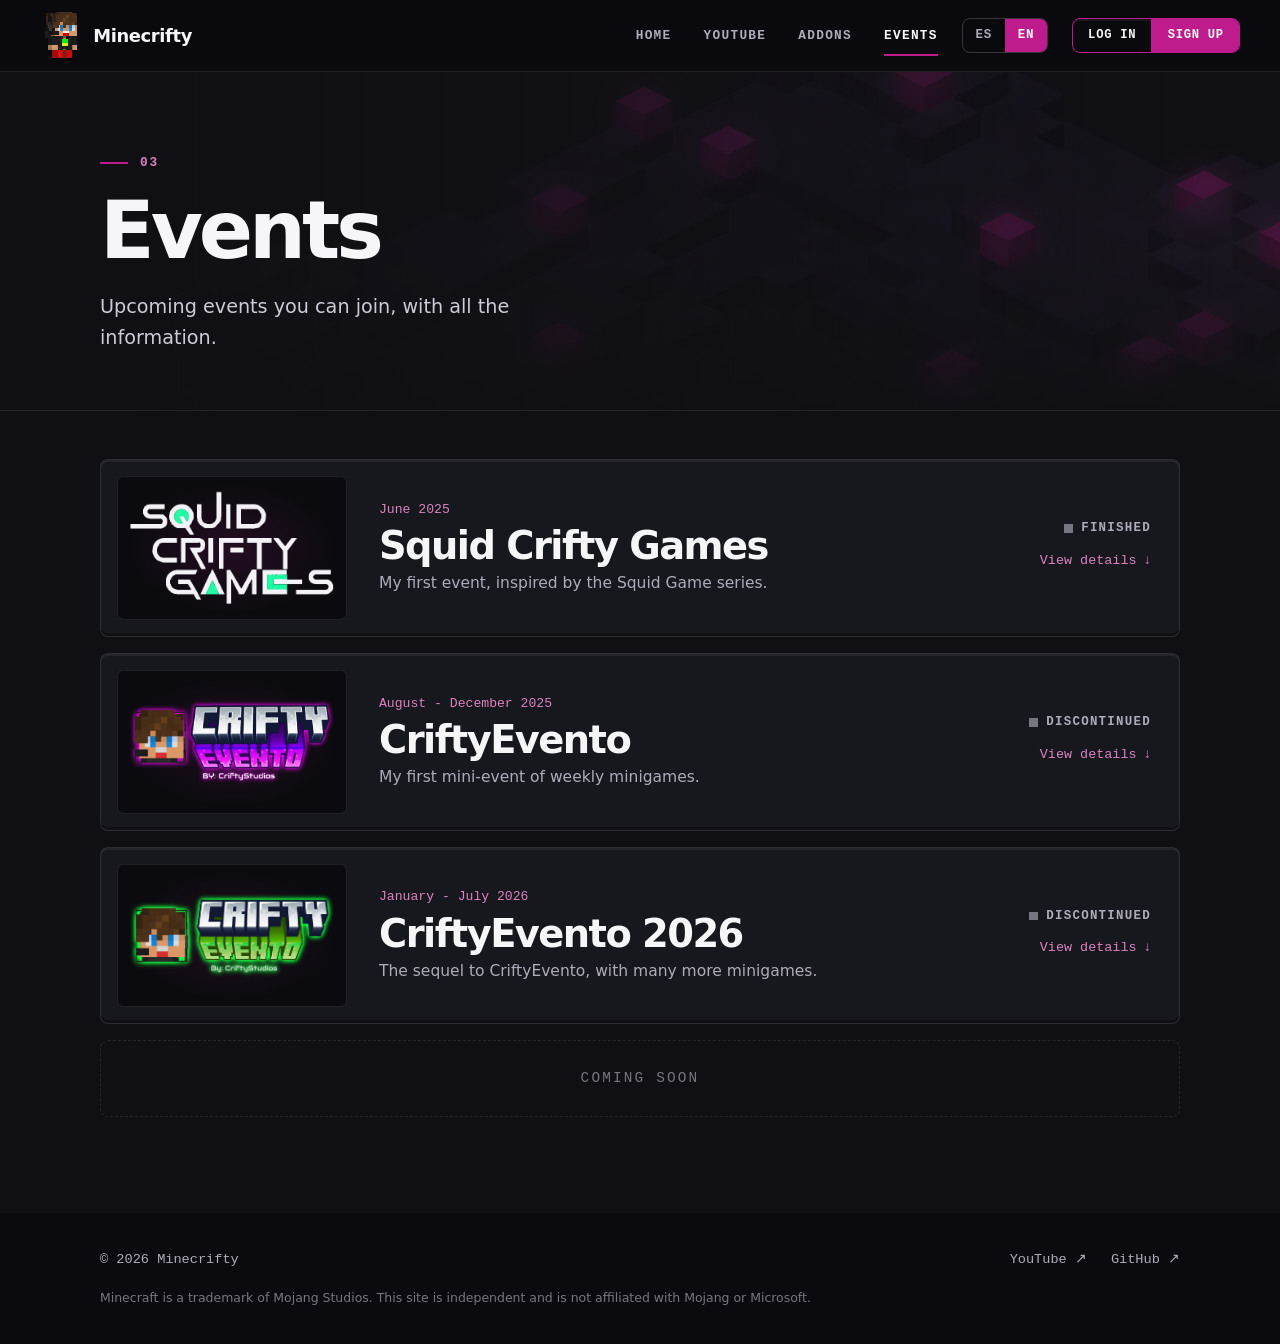
==== events/index.html @ 6226aef2 "v42" ====
<!doctype html>
<html lang="es">
<head>
<meta charset="utf-8">
<meta name="viewport" content="width=device-width, initial-scale=1">
<title data-i18n="meta.events.title">Eventos — Minecrifty</title>
<meta name="description" content="Próximos eventos de Minecrifty en los que te puedes meter, con toda la información." data-i18n-attr="content:meta.events.desc">
<meta name="theme-color" content="#101014">
<link rel="canonical" href="https://minecrifty.github.io/events/">
<meta property="og:type" content="website">
<meta property="og:site_name" content="Minecrifty">
<meta property="og:title" content="Eventos — Minecrifty" data-i18n-attr="content:meta.events.title">
<meta property="og:description" content="Próximos eventos de Minecrifty en los que te puedes meter, con toda la información." data-i18n-attr="content:meta.events.desc">
<meta property="og:url" content="https://minecrifty.github.io/events/">
<meta property="og:image" content="https://minecrifty.github.io/assets/img/og-image.jpg">
<meta name="twitter:card" content="summary_large_image">
<link rel="icon" href="../favicon.ico?v=8" sizes="any">
<link rel="icon" type="image/png" sizes="32x32" href="../assets/img/favicon-32.png?v=8">
<link rel="icon" type="image/png" sizes="192x192" href="../assets/img/favicon-192.png?v=8">
<link rel="apple-touch-icon" href="../assets/img/apple-touch-icon.png?v=8">
<link rel="stylesheet" href="../assets/css/style.css?v=25">
<script>document.documentElement.classList.add("js")</script>
</head>
<body>
<a class="skip-link" href="#main" data-i18n="skip">Saltar al contenido</a>
<header class="site-header">
  <div class="container bar">
    <a class="brand" href="../" aria-label="Minecrifty, ir al inicio" data-i18n-attr="aria-label:brand.label">
      <span class="brand-pix" aria-hidden="true"><img class="b1" src="../assets/img/brand-1.png" width="42" height="47" alt=""><img class="b2" src="../assets/img/brand-2.png" width="42" height="47" alt=""></span><span>Minecrifty</span>
    </a>
    <nav class="site-nav" id="site-nav" aria-label="Navegación principal" data-i18n-attr="aria-label:nav.label">
      <ul>
        <li><a href="../" data-i18n="nav.home">Inicio</a></li>
        <li><a href="../youtube/" data-i18n="nav.youtube">YouTube</a></li>
        <li><a href="../projects/" data-i18n="nav.projects">Addons</a></li>
        <li><a href="../events/" aria-current="page" data-i18n="nav.events">Eventos</a></li>
        <li class="nav-auth"><div class="auth-split" role="group" aria-label="Cuenta" data-i18n-attr="aria-label:auth.label">
          <button type="button" class="auth-login" data-auth="login" data-i18n="auth.login">Iniciar sesión</button>
          <button type="button" class="auth-signup" data-auth="signup" data-i18n="auth.signup">Registrarse</button>
    </div></li>
      </ul>
    </nav>
    <div class="lang-switch" role="group" aria-label="Idioma" data-i18n-attr="aria-label:lang.label">
      <button type="button" data-lang="es" aria-pressed="true">ES</button>
      <button type="button" data-lang="en" aria-pressed="false">EN</button>
    </div>
    <div class="auth-split" role="group" aria-label="Cuenta" data-i18n-attr="aria-label:auth.label">
      <button type="button" class="auth-login" data-auth="login" data-i18n="auth.login">Iniciar sesión</button>
      <button type="button" class="auth-signup" data-auth="signup" data-i18n="auth.signup">Registrarse</button>
    </div>
    <button class="nav-toggle" type="button" aria-controls="site-nav" aria-expanded="false" aria-label="Menú" data-i18n-attr="aria-label:nav.menu">
      <span></span><span></span>
    </button>
  </div>
</header>
<div class="page">
<main id="main">
  <header class="page-head">
    <div class="container reveal">
      <p class="eyebrow mono">03</p>
      <h1 data-i18n="events.h1">Eventos</h1>
      <p class="lead" data-i18n="events.lead">Próximos eventos en los que te puedes meter, con toda la información.</p>
    </div>
  </header>
  <section class="section" style="padding-top:clamp(2rem,4vw,3rem)">
    <div class="container plist">
    <!-- Cada evento es un <article class="prow ev-card">. Al hacer clic se despliega .ev-more (info + imágenes).
         El carrusel de "Eventos destacados" del inicio lee estas tarjetas automáticamente. -->
    <article class="prow ev-card reveal" id="squid-crifty-games">
      <div class="media prow-thumb ev-logo ev-logo-dark"><img src="../assets/img/events/squid-crifty-games.webp" alt="Logo de Squid Crifty Games" width="500" height="286" loading="lazy" decoding="async"><span class="media-placeholder mono" data-i18n="common.imgsoon">Imagen próximamente</span></div>
      <div class="prow-main">
        <p class="ev-date mono" data-i18n="ev.scg.date">Junio 2025</p>
        <h2>Squid Crifty Games</h2>
        <p class="desc" data-i18n="ev.scg.desc">Mi primer evento inspirado en la serie Squid Game.</p>
      </div>
      <div class="prow-end ev-side">
        <span class="ev-status is-done mono" data-i18n="ev.status.done">Finalizado</span>
        <button class="ev-toggle mono" type="button" aria-expanded="false" aria-controls="ev-scg-more"><span data-i18n="common.details">Ver detalles</span> <span class="arrow" aria-hidden="true">↓</span></button>
      </div>
      <div class="ev-more" id="ev-scg-more" hidden>
        <dl class="ev-facts">
          <div><dt data-i18n="ev.status">Estado</dt><dd data-i18n="ev.status.done">Finalizado</dd></div>
          <div><dt data-i18n="ev.when">Fecha</dt><dd data-i18n="ev.scg.date">Junio 2025</dd></div>
        </dl>
        <p class="prose" data-i18n="ev.scg.full">Este fue mi primer evento inspirado en la serie de Squid Game. Fue un evento 100% a base de comandos y addons propios (los addons solo incluían modelos y texturas).</p>
        <h3 class="ev-sub mono" data-i18n="ev.images">Imágenes</h3>
        <div class="ev-gallery" data-lightbox>
          <!-- Para agregar imágenes, copia una línea por imagen (guárdalas en assets/img/events/):
          <div class="media gallery-item"><img src="../assets/img/events/squid-crifty-games-1.webp" alt="Descripción" loading="lazy" decoding="async"><span class="media-placeholder mono" data-i18n="common.imgsoon">Imagen próximamente</span></div> -->
          <p class="ev-noimg mono" data-i18n="common.imgsoon">Imagen próximamente</p>
        </div>
      </div>
    </article>
    <article class="prow ev-card reveal" id="crifty-evento">
      <div class="media prow-thumb ev-logo ev-logo-dark"><img src="../assets/img/events/crifty-evento.webp" alt="Logo de CriftyEvento" width="1120" height="460" loading="lazy" decoding="async"><span class="media-placeholder mono" data-i18n="common.imgsoon">Imagen próximamente</span></div>
      <div class="prow-main">
        <p class="ev-date mono" data-i18n="ev.ce.date">Agosto - Diciembre 2025</p>
        <h2>CriftyEvento</h2>
        <p class="desc" data-i18n="ev.ce.desc">Mi primer minievento de minijuegos semanales.</p>
      </div>
      <div class="prow-end ev-side">
        <span class="ev-status is-done mono" data-i18n="ev.status.disc">Descontinuado</span>
        <button class="ev-toggle mono" type="button" aria-expanded="false" aria-controls="ev-ce-more"><span data-i18n="common.details">Ver detalles</span> <span class="arrow" aria-hidden="true">↓</span></button>
      </div>
      <div class="ev-more" id="ev-ce-more" hidden>
        <dl class="ev-facts">
          <div><dt data-i18n="ev.status">Estado</dt><dd data-i18n="ev.status.disc">Descontinuado</dd></div>
          <div><dt data-i18n="ev.when">Fecha</dt><dd data-i18n="ev.ce.date">Agosto - Diciembre 2025</dd></div>
        </dl>
        <p class="prose" data-i18n="ev.ce.full">Este fue mi primer minievento de minijuegos que hacía cada semana. Con este proyecto aprendí mucho más sobre comandos.</p>
        <h3 class="ev-sub mono" data-i18n="ev.images">Imágenes</h3>
        <div class="ev-gallery" data-lightbox>
          <p class="ev-noimg mono" data-i18n="common.imgsoon">Imagen próximamente</p>
        </div>
      </div>
    </article>
    <article class="prow ev-card reveal" id="crifty-evento-2026">
      <div class="media prow-thumb ev-logo ev-logo-dark"><img src="../assets/img/events/crifty-evento-2026.webp" alt="Logo de CriftyEvento 2026" width="1705" height="689" loading="lazy" decoding="async"><span class="media-placeholder mono" data-i18n="common.imgsoon">Imagen próximamente</span></div>
      <div class="prow-main">
        <p class="ev-date mono" data-i18n="ev.c26.date">Enero - Julio 2026</p>
        <h2>CriftyEvento 2026</h2>
        <p class="desc" data-i18n="ev.c26.desc">La secuela de CriftyEvento, con muchos más minijuegos.</p>
      </div>
      <div class="prow-end ev-side">
        <span class="ev-status is-done mono" data-i18n="ev.status.disc">Descontinuado</span>
        <button class="ev-toggle mono" type="button" aria-expanded="false" aria-controls="ev-c26-more"><span data-i18n="common.details">Ver detalles</span> <span class="arrow" aria-hidden="true">↓</span></button>
      </div>
      <div class="ev-more" id="ev-c26-more" hidden>
        <dl class="ev-facts">
          <div><dt data-i18n="ev.status">Estado</dt><dd data-i18n="ev.status.disc">Descontinuado</dd></div>
          <div><dt data-i18n="ev.when">Fecha</dt><dd data-i18n="ev.c26.date">Enero - Julio 2026</dd></div>
        </dl>
        <p class="prose" data-i18n="ev.c26.full">Este evento fue la secuela de CriftyEvento (2025) y fue bastante más avanzado en cuanto a la estructura de los comandos. Contaba con bastantes minijuegos:</p>
        <h3 class="ev-sub mono" data-i18n="ev.games">Minijuegos</h3>
        <ul class="ev-games">
          <li><strong data-i18n="ev.c26.g1.n">Spleef</strong><span data-i18n="ev.c26.g1.d">Los jugadores aparecen en un mapa con 8 plataformas de nieve, con una pala y 16 bolas de nieve. Al comenzar, rompen el piso para que los demás caigan hasta el último nivel y mueran.</span></li>
          <li><strong data-i18n="ev.c26.g2.n">Colores</strong><span data-i18n="ev.c26.g2.d">Hay varias plataformas de distintos colores. La pantalla muestra un color y los jugadores deben ir a una plataforma de ese color en un tiempo asignado; de lo contrario mueren.</span></li>
          <li><strong data-i18n="ev.c26.g3.n">Ice Rink Risk</strong><span data-i18n="ev.c26.g3.d">Los jugadores aparecen en un mapa de hielo limitado. Una bola con pinchos rebota en las paredes y deben evitar que los pinche o morirán.</span></li>
          <li><strong data-i18n="ev.c26.g4.n">En Base</strong><span data-i18n="ev.c26.g4.d">Hay varias bases en el suelo y, cuando la música para, los jugadores deben ir a una base iluminada; de lo contrario mueren.</span></li>
          <li><strong data-i18n="ev.c26.g5.n">Colas Locas</strong><span data-i18n="ev.c26.g5.d">Hay cierta cantidad de colas y los jugadores deben luchar entre sí para conservar una al terminar el tiempo de la ronda, o morirán.</span></li>
          <li><strong data-i18n="ev.c26.g6.n">Banderas</strong><span data-i18n="ev.c26.g6.d">Mi juego favorito de todos los que he hecho. Los jugadores están en una plataforma flotante y el administrador tiene dos banderas: si saca la roja, deben agacharse; si saca la blanca, deben saltar. Quien se equivoca cae al vacío y muere.</span></li>
          <li><strong data-i18n="ev.c26.g7.n">Colina</strong><span data-i18n="ev.c26.g7.d">Los jugadores aparecen en un mapa con 3 montañas fáciles de escalar: dos moradas y pequeñas, y una verde y más grande. La verde da 1 punto por segundo y la morada 1 punto cada 3 segundos. Gana quien consiga más puntos antes de que acabe el tiempo; los de menor puntaje son eliminados.</span></li>
          <li><strong data-i18n="ev.c26.g8.n">Huevos</strong><span data-i18n="ev.c26.g8.d">Se forman 4 equipos de distintos colores y se esconden huevos de Pascua de esos 4 colores. Cada equipo debe encontrar la mayor cantidad de huevos de su color; el equipo con menos huevos es eliminado.</span></li>
        </ul>
        <h3 class="ev-sub mono" data-i18n="ev.images">Imágenes</h3>
        <div class="ev-gallery" data-lightbox>
          <p class="ev-noimg mono" data-i18n="common.imgsoon">Imagen próximamente</p>
        </div>
      </div>
    </article>
    <p class="ev-soon mono reveal" data-i18n="common.soon">Próximamente</p>
    </div>
  </section>
</main>
<footer class="site-footer">
  <div class="container">
    <div class="footer-row">
      <p class="mono">© <span data-year>2026</span> Minecrifty</p>
      <p class="footer-links mono">
        <a href="https://www.youtube.com/@Minecrifty" target="_blank" rel="noopener">YouTube ↗</a>
        <a href="https://github.com/Minecrifty" target="_blank" rel="noopener">GitHub ↗</a>
      </p>
    </div>
    <p class="footer-note" data-i18n="footer.note">Minecraft es una marca de Mojang Studios. Este sitio es independiente y no está afiliado a Mojang ni a Microsoft.</p>
  </div>
</footer>
</div>
<script src="../assets/js/config.js?v=25"></script>
<script src="../assets/js/videos.js?v=25"></script>
<script src="../assets/js/i18n.js?v=25"></script>
<script src="../assets/js/main.js?v=25"></script>
<script src="../assets/js/char.js?v=25"></script>
<script src="../assets/js/auth.js?v=25"></script>
<script src="../assets/js/profile.js?v=25"></script>
</body>
</html>
---- assets/css/style.css ----
/* ==========================================================================
   Minecrifty Web — estilos (versión "menú principal")
   Color principal: #BE1B8D · Fondo: #101014
   Idea: botones de menú apilados con un leve relieve de bloque, personaje
   sobre una plataforma, carrusel de proyectos y lista tipo menú.
   ========================================================================== */

:root {
  color-scheme: dark;

  --bg: #101014;
  --bg-2: #0b0b0f;
  --surface: #17171e;
  --surface-2: #1e1e27;
  --line: rgba(255, 255, 255, 0.09);
  --line-strong: rgba(255, 255, 255, 0.18);

  --text: #f6f5f8;
  --muted: #aeacb9;
  --faint: #77757f;

  --accent: #be1b8d;
  --accent-hover: color-mix(in srgb, var(--accent) 88%, #fff);
  --accent-text: color-mix(in srgb, var(--accent) 55%, #fff);
  --accent-soft: color-mix(in srgb, var(--accent) 14%, transparent);
  --accent-deep: color-mix(in srgb, var(--accent) 45%, #000);
  --accent-glow: color-mix(in srgb, var(--accent) 40%, transparent);

  --radius: 8px;
  --container: 1160px;
  --gutter: clamp(1.25rem, 4.5vw, 2.5rem);
  --space-section: clamp(3.5rem, 8vw, 6rem);
  --header-h: 72px;
  --ease: cubic-bezier(0.2, 0.7, 0.2, 1);
  --bevel: inset 0 -3px 0 rgba(0, 0, 0, 0.35), inset 0 2px 0 rgba(255, 255, 255, 0.06);
  --font: system-ui, -apple-system, "Segoe UI", Roboto, "Helvetica Neue", Arial, sans-serif;
  --mono: ui-monospace, "SF Mono", "Cascadia Mono", Menlo, Consolas, "Liberation Mono", monospace;
}

/* ---------- Base ---------- */
*, *::before, *::after { box-sizing: border-box; }

html { -webkit-text-size-adjust: 100%; scroll-behavior: smooth; scroll-padding-top: 5.5rem; }

body {
  margin: 0;
  min-height: 100vh;
  background: var(--bg);
  color: var(--text);
  font-family: var(--font);
  font-size: 1.03rem;
  line-height: 1.65;
  -webkit-font-smoothing: antialiased;
}

.page { display: flex; flex-direction: column; min-height: calc(100vh - var(--header-h)); }
main { flex: 1; }
img { display: block; max-width: 100%; }
a { color: inherit; text-decoration: none; }
h1, h2, h3, p, ul, dl, dd, figure { margin: 0; padding: 0; }
h1, h2, h3 { line-height: 1.08; letter-spacing: -0.03em; }
ul { list-style: none; }
button { font: inherit; color: inherit; }
[hidden] { display: none !important; }
.mono { font-family: var(--mono); }

:focus-visible { outline: 2px solid var(--accent-text); outline-offset: 3px; border-radius: 4px; }
::selection { background: var(--accent); color: #fff; }

.container { width: 100%; max-width: var(--container); margin-inline: auto; padding-inline: var(--gutter); }

.skip-link {
  position: absolute; left: 1rem; top: -4rem; z-index: 100;
  padding: 0.6rem 1rem; border-radius: var(--radius); background: var(--accent); color: #fff; transition: top 0.2s;
}
.skip-link:focus { top: 1rem; }

/* ---------- Cabecera ---------- */
.site-header {
  position: sticky; top: 0; z-index: 50; height: var(--header-h);
  background: rgba(11, 11, 15, 0.97);
  border-bottom: 1px solid var(--line);
}
.bar { position: relative; display: flex; align-items: center; gap: 1.5rem; height: 100%; }
/* Barra superior a todo el ancho: logo pegado a la izquierda; menús, idioma y sesión pegados a la derecha */
.site-header .container.bar { max-width: none; }

.brand { display: inline-flex; align-items: center; gap: 0.7rem; margin-right: auto; font-weight: 800; font-size: 1.12rem; letter-spacing: -0.02em; }
.brand-pix { position: relative; display: block; flex: none; height: 47px; width: 42px; }
.brand-pix img { position: absolute; inset: 0; width: 42px; height: 47px; image-rendering: pixelated; transition: opacity 0.2s var(--ease); }
.brand-pix .b2 { opacity: 0; }
.brand:hover .brand-pix .b1, .brand:focus-visible .brand-pix .b1 { opacity: 0; }
.brand:hover .brand-pix .b2, .brand:focus-visible .brand-pix .b2 { opacity: 1; }

.site-nav ul { display: flex; gap: 2rem; }
.site-nav a {
  position: relative; display: block; padding: 0.4rem 0;
  color: var(--muted); font-family: var(--mono); font-size: 0.8rem; font-weight: 600; letter-spacing: 0.1em; text-transform: uppercase;
  transition: color 0.2s;
}
.site-nav a::after { content: ""; position: absolute; left: 0; right: 0; bottom: -4px; height: 2px; background: var(--accent); transform: scaleX(0); transform-origin: left; transition: transform 0.3s var(--ease); }
.site-nav a:hover { color: var(--text); }
.site-nav a:hover::after, .site-nav a[aria-current="page"]::after { transform: scaleX(1); }
.site-nav a[aria-current="page"] { color: #fff; }

.lang-switch { display: inline-flex; border: 1px solid var(--line-strong); border-radius: var(--radius); overflow: hidden; }
.lang-switch button {
  padding: 0.38rem 0.8rem; border: 0; background: none; cursor: pointer;
  color: var(--muted); font-family: var(--mono); font-size: 0.78rem; font-weight: 700; letter-spacing: 0.06em;
}
.ready .lang-switch button { transition: background-color 0.25s, color 0.25s; }
.lang-switch button:hover { color: var(--text); }
.lang-switch button[aria-pressed="true"] { background: var(--accent); color: #fff; }

.auth-split { display: inline-flex; flex: none; border: 1px solid var(--accent); border-radius: var(--radius); overflow: hidden; box-shadow: var(--bevel); }
.auth-split button {
  padding: 0.42rem 0.95rem; border: 0; cursor: pointer; white-space: nowrap;
  font-family: var(--mono); font-size: 0.76rem; font-weight: 700; letter-spacing: 0.06em; text-transform: uppercase;
  transition: background-color 0.2s, color 0.2s;
}
.auth-login { background: transparent; color: var(--text); border-right: 1px solid var(--accent) !important; }
.auth-login:hover { background: var(--accent-soft); }
.auth-signup { background: var(--accent); color: #fff; }
.auth-signup:hover { background: var(--accent-hover); }
.nav-auth { display: none; }

.nav-toggle {
  display: none; width: 42px; height: 38px; padding: 0; cursor: pointer;
  border: 1px solid var(--line-strong); border-radius: var(--radius); background: none;
  align-items: center; justify-content: center; flex-direction: column; gap: 5px;
}
.nav-toggle span { display: block; width: 18px; height: 2px; background: var(--text); transition: transform 0.3s var(--ease); }
.nav-open .nav-toggle span:nth-child(1) { transform: translateY(3.5px) rotate(45deg); }
.nav-open .nav-toggle span:nth-child(2) { transform: translateY(-3.5px) rotate(-45deg); }

@media (max-width: 759px) {
  :root { --header-h: 66px; }
  .bar { gap: 0.6rem; }
  .nav-toggle { display: inline-flex; }
  .bar > .auth-split { display: none; }
  .site-nav .nav-auth { display: block; padding: 1rem 0 0.25rem; }
  .site-nav .nav-auth .auth-split { display: flex; }
  .site-nav .nav-auth .auth-split button { flex: 1; padding: 0.7rem 0.5rem; font-size: 0.8rem; border-bottom: 0; }
  .site-nav {
    position: absolute; top: 100%; left: 0; right: 0;
    padding: 0.5rem var(--gutter) 1rem; background: var(--bg-2); border-bottom: 1px solid var(--line);
    visibility: hidden; opacity: 0; transform: translateY(-8px);
    transition: opacity 0.25s, transform 0.25s var(--ease), visibility 0s 0.25s;
  }
  .nav-open .site-nav { visibility: visible; opacity: 1; transform: none; transition-delay: 0s; }
  .site-nav ul { flex-direction: column; gap: 0; }
  .site-nav a { padding: 1rem 0; border-bottom: 1px solid var(--line); font-size: 0.95rem; }
  .site-nav a::after { display: none; }
  .site-nav a[aria-current="page"] { color: var(--accent-text); }
}

/* ---------- Botones ---------- */
.btn {
  display: inline-flex; align-items: center; justify-content: center; gap: 0.6rem;
  padding: 0.85rem 1.5rem; border: 1px solid transparent; border-radius: var(--radius);
  font-weight: 700; font-size: 0.98rem; cursor: pointer; box-shadow: var(--bevel);
  transition: transform 0.2s var(--ease), background-color 0.2s, border-color 0.2s;
}
.btn svg { width: 16px; height: 16px; }
.btn:hover { transform: translateY(-2px); }
.btn:active { transform: none; }
.btn-primary { background: var(--accent); color: #fff; }
.btn-primary:hover { background: var(--accent-hover); }
.btn-ghost { border-color: var(--line-strong); background: var(--surface); color: var(--text); }
.btn-ghost:hover { border-color: var(--accent); }
.btn[disabled] { opacity: 0.4; cursor: not-allowed; transform: none; }
.actions { display: flex; flex-wrap: wrap; gap: 0.85rem; margin-top: 2rem; }

/* ---------- Tipos de texto ---------- */
.eyebrow { display: flex; align-items: center; gap: 0.75rem; margin-bottom: 1.1rem; color: var(--accent-text); font-size: 0.8rem; font-weight: 600; letter-spacing: 0.15em; text-transform: uppercase; }
.eyebrow::before { content: ""; width: 1.75rem; height: 2px; background: var(--accent); }
.lead { max-width: 32rem; margin-top: 1.25rem; color: #cdcbd6; font-size: clamp(1.05rem, 1.8vw, 1.2rem); }
.tag { color: var(--accent-text); font-size: 0.73rem; font-weight: 600; letter-spacing: 0.13em; text-transform: uppercase; }
.text-link { color: var(--accent-text); font-size: 0.86rem; transition: color 0.2s; }
.text-link:hover { color: #fff; }
.prose { max-width: 40rem; color: var(--muted); }
.crumb { display: inline-flex; margin-bottom: 1.5rem; color: var(--muted); font-size: 0.84rem; transition: color 0.2s; }
.crumb:hover { color: #fff; }
.more { margin-top: auto; padding-top: 1rem; color: var(--accent-text); font-size: 0.84rem; }
.more.is-muted { color: var(--faint); }
.more .arrow { display: inline-block; transition: transform 0.3s var(--ease); }

/* ---------- Imágenes ---------- */
.media { position: relative; display: block; overflow: hidden; background: var(--surface-2); }
.media img { position: absolute; inset: 0; width: 100%; height: 100%; object-fit: cover; opacity: 0; transition: opacity 0.4s, transform 0.8s var(--ease); }
.media.is-loaded img { opacity: 1; }
.media-placeholder {
  position: absolute; inset: 0; display: grid; place-items: center; padding: 1rem;
  color: var(--faint); font-size: 0.78rem; letter-spacing: 0.06em; text-align: center;
  background-image: linear-gradient(45deg, rgba(255,255,255,.025) 25%, transparent 25%, transparent 50%, rgba(255,255,255,.025) 50%, rgba(255,255,255,.025) 75%, transparent 75%);
  background-size: 24px 24px;
}
.media.is-loaded .media-placeholder { display: none; }
.chip {
  position: absolute; left: 0.9rem; top: 0.9rem; padding: 0.2rem 0.55rem; border-radius: 4px;
  background: rgba(11, 11, 15, 0.82); border: 1px solid var(--line-strong);
  color: #fff; font-size: 0.74rem; letter-spacing: 0.08em;
}

/* ---------- Hero ---------- */
.hero { position: relative; overflow: hidden; padding-block: clamp(2rem, 5vw, 4rem) clamp(3rem, 6vw, 5rem); }
.hero::before {
  content: ""; position: absolute; inset: 0; z-index: -1; pointer-events: none;
  background:
    radial-gradient(50% 60% at 76% 62%, var(--accent-glow), transparent 70%),
    linear-gradient(rgba(255,255,255,.03) 1px, transparent 1px) 0 0 / 44px 44px,
    linear-gradient(90deg, rgba(255,255,255,.03) 1px, transparent 1px) 0 0 / 44px 44px;
  -webkit-mask-image: linear-gradient(180deg, #000 55%, transparent);
  mask-image: linear-gradient(180deg, #000 55%, transparent);
}
.hero-grid { display: grid; grid-template-columns: 0.92fr 1.08fr; gap: clamp(1.5rem, 3vw, 2.5rem); align-items: center; }

.hero-art { position: relative; justify-self: center; width: min(100%, 720px); aspect-ratio: 1 / 1.06; }
.hero-art .wave {
  position: absolute; left: 4%; bottom: -4%; width: 92%; height: auto;
  z-index: 1; will-change: transform;
  animation: bob 5s ease-in-out infinite;
}
.hero-art::after {
  content: ""; position: absolute; z-index: 0; left: 16%; bottom: 0; width: 68%; height: 7%;
  border-radius: 50%; background: radial-gradient(closest-side, rgba(0, 0, 0, 0.5), transparent); pointer-events: none;
}
html.auth-open .hero-art .wave { animation-play-state: paused; }
.hi {
  position: absolute; z-index: 2; left: 68%; top: 11%; max-width: 14rem; padding: 0.7rem 1.2rem; border-radius: 8px; line-height: 1.25; text-align: center;
  background: var(--accent); color: #fff; font-size: 1.3rem; font-weight: 700; letter-spacing: 0.02em;
  transform: rotate(4deg); box-shadow: var(--bevel), 3px 3px 0 var(--accent-deep);
}
@keyframes bob { 0%, 100% { transform: translateY(0); } 50% { transform: translateY(-8px); } }

.hero h1 { white-space: nowrap; font-size: clamp(3rem, 7.6vw, 5.6rem); font-weight: 800; letter-spacing: -0.05em; line-height: 1; }

/* Menú principal */
.menu { display: grid; gap: 0.7rem; margin-top: 2.1rem; max-width: 30rem; }
.menu-btn {
  display: grid; grid-template-columns: auto 1fr auto; align-items: center; gap: 1rem;
  padding: 0.95rem 1.25rem; background: var(--surface); border: 1px solid var(--line-strong); border-radius: var(--radius);
  box-shadow: var(--bevel);
  transition: transform 0.25s var(--ease), border-color 0.25s, background-color 0.25s;
}
.mb-n { color: var(--faint); font-size: 0.78rem; transition: color 0.25s; }
.mb-main { display: flex; flex-direction: column; line-height: 1.25; }
.mb-main strong { font-size: 1.1rem; font-weight: 700; letter-spacing: -0.01em; }
.mb-main small { margin-top: 0.15rem; color: var(--muted); font-size: 0.82rem; }
.mb-arrow { color: var(--accent-text); font-size: 1.2rem; transition: transform 0.25s var(--ease); }
.menu-btn:hover { transform: translateX(6px); border-color: var(--accent); background: var(--accent-soft); }
.menu-btn:hover .mb-n { color: var(--accent-text); }
.menu-btn:hover .mb-arrow { transform: translateX(4px); }

@media (max-width: 860px) {
  .hero-grid { grid-template-columns: 1fr; }
  .hero-art { order: -1; width: min(100%, 340px); }
  .hi { left: 61%; top: 3%; max-width: 9rem; padding: 0.45rem 0.8rem; font-size: 0.98rem; }
}

/* ---------- Secciones ---------- */
.section { padding-block: var(--space-section); }
.section-head { display: flex; flex-wrap: wrap; align-items: center; justify-content: space-between; gap: 0.75rem 1rem; margin-bottom: 1.75rem; }
.section h2 { font-size: clamp(1.8rem, 3.6vw, 2.5rem); font-weight: 800; }

/* ---------- Carrusel de proyectos ---------- */
.showcase { padding-top: 1rem; }
.rail-ctrl { display: flex; gap: 0.5rem; }
.rail-btn {
  width: 44px; height: 44px; display: grid; place-items: center; cursor: pointer;
  background: var(--surface); border: 1px solid var(--line-strong); border-radius: var(--radius); box-shadow: var(--bevel);
  font-size: 1.1rem; transition: border-color 0.2s, background-color 0.2s, opacity 0.2s, transform 0.2s var(--ease);
}
.rail-btn:hover { border-color: var(--accent); background: var(--accent-soft); }
.rail-btn:active { transform: translateY(1px); }
.rail-btn[disabled] { opacity: 0.35; cursor: default; }

.rail {
  --pad: max(var(--gutter), calc((100vw - var(--container)) / 2 + var(--gutter)));
  display: flex; gap: 1.25rem; overflow-x: auto; scroll-snap-type: x mandatory;
  padding: 0.5rem var(--pad) 1.5rem; scroll-padding-inline: var(--pad);
  scrollbar-width: none; overscroll-behavior-x: contain;
}
.rail::-webkit-scrollbar { display: none; }
.slide {
  flex: 0 0 min(84vw, 430px); scroll-snap-align: start;
  display: flex; flex-direction: column; overflow: hidden;
  background: var(--surface); border: 1px solid var(--line); border-radius: var(--radius); box-shadow: var(--bevel);
  transition: transform 0.3s var(--ease), border-color 0.3s, box-shadow 0.3s var(--ease);
}
.slide-media { aspect-ratio: 16 / 10; }
.slide-body { position: relative; display: flex; flex-direction: column; gap: 0.35rem; flex: 1; padding: 1.4rem 1.5rem 1.5rem; }
.slide h3 { font-size: clamp(1.7rem, 3vw, 2.1rem); font-weight: 800; letter-spacing: -0.04em; }
.slide .desc { color: var(--muted); font-size: 0.96rem; }
.slide.is-link:hover { transform: translateY(-5px); border-color: var(--accent); box-shadow: var(--bevel), 0 22px 40px -26px var(--accent-glow); }
.slide.is-link:hover .media img { transform: scale(1.04); }
.slide.is-link:hover .arrow { transform: translateX(4px); }
.rail-more { margin-top: 0.5rem; }

/* ---------- Tarjeta de YouTube ---------- */
.yt-section { padding-top: 1rem; }
.yt-card {
  display: grid; grid-template-columns: 1.1fr 0.9fr; gap: clamp(1.5rem, 4vw, 3rem); align-items: center;
  padding: clamp(1.25rem, 3vw, 2rem); background: var(--surface); border: 1px solid var(--line-strong); border-radius: 14px; box-shadow: var(--bevel);
}
.yt-card-text { padding: clamp(0.5rem, 2vw, 1.5rem); }
.yt-card h2 { margin-top: 0.6rem; font-size: clamp(1.9rem, 3.8vw, 2.7rem); font-weight: 800; letter-spacing: -0.04em; }
.band-handle { color: var(--accent-text); font-size: 0.82rem; letter-spacing: 0.12em; }
.band-text { margin-top: 0.7rem; max-width: 26rem; color: #cdcbd6; font-size: 1.05rem; }
.yt-card .actions { margin-top: 1.5rem; }
.yt-card-art {
  position: relative; display: grid; place-items: center; aspect-ratio: 16 / 10; overflow: hidden; isolation: isolate;
  border: 1px solid var(--line); border-radius: 10px;
  background:
    radial-gradient(60% 70% at 50% 55%, var(--accent-glow), transparent 75%),
    linear-gradient(rgba(11,11,15,.55), rgba(11,11,15,.7)),
    var(--bg-2) url("../img/page-bg.webp") center / cover no-repeat;
}
.yt-head { width: clamp(96px, 38%, 150px); height: auto; image-rendering: pixelated; border: 3px solid var(--accent); border-radius: 6px; box-shadow: var(--bevel), 0 16px 34px -12px var(--accent-glow); transition: transform 0.3s var(--ease); }
.play-badge { position: absolute; left: calc(50% + clamp(34px, 14%, 56px)); top: calc(50% + clamp(26px, 10%, 44px)); width: 44px; height: 44px; border-radius: 10px; background: var(--accent); box-shadow: var(--bevel), 0 8px 18px -6px var(--accent-glow); }
.play-badge::after { content: ""; position: absolute; left: 17px; top: 12px; border-style: solid; border-width: 10px 0 10px 16px; border-color: transparent transparent transparent #fff; }
.yt-card:hover .yt-head { transform: translateY(-4px) rotate(-2deg); }
@media (max-width: 860px) { .yt-card { grid-template-columns: 1fr; } .yt-card-art { order: -1; } }

/* ---------- Cabeceras de página ---------- */
.page-head { position: relative; isolation: isolate; overflow: hidden; padding-block: clamp(3rem, 7vw, 5rem) clamp(2.25rem, 5vw, 3.5rem); border-bottom: 1px solid var(--line); }
.page-head::before {
  content: ""; position: absolute; inset: 0; z-index: -2; opacity: 0.5;
  background: var(--bg) url("../img/page-bg.webp") 70% 30% / cover no-repeat;
}
.page-head::after { content: ""; position: absolute; inset: 0; z-index: -1; background: linear-gradient(90deg, var(--bg) 10%, rgba(16,16,20,.55)), linear-gradient(180deg, transparent 55%, var(--bg)); }
.page-head h1 { font-size: clamp(2.8rem, 7vw, 5rem); font-weight: 800; letter-spacing: -0.05em; line-height: 1; }
.split { display: grid; grid-template-columns: 1.05fr 0.95fr; gap: clamp(1.75rem, 5vw, 4rem); align-items: center; }
.cover { aspect-ratio: 16 / 10; border: 1px solid var(--line-strong); border-radius: var(--radius); box-shadow: var(--bevel), 0 24px 50px -28px var(--accent-glow); }
@media (max-width: 860px) { .split { grid-template-columns: 1fr; } }

/* ---------- Proyectos: lista tipo menú ---------- */
.plist { display: grid; gap: 1rem; }
.prow {
  position: relative; display: grid; grid-template-columns: minmax(150px, 230px) 1fr auto; gap: clamp(1rem, 3vw, 2rem); align-items: center;
  padding: 1rem; background: var(--surface); border: 1px solid var(--line); border-radius: var(--radius); box-shadow: var(--bevel);
  transition: transform 0.25s var(--ease), border-color 0.25s, background-color 0.25s;
}
.prow-thumb { aspect-ratio: 16 / 10; border-radius: 6px; border: 1px solid var(--line); }
.prow-main { display: flex; flex-direction: column; gap: 0.3rem; }
.prow h2 { font-size: clamp(1.7rem, 3.6vw, 2.4rem); font-weight: 800; letter-spacing: -0.04em; }
.prow .desc { max-width: 34rem; color: var(--muted); font-size: 0.97rem; }
.prow-end { padding-right: 0.75rem; color: var(--accent-text); font-size: 0.84rem; white-space: nowrap; }
.prow-end.is-muted { color: var(--faint); }
.prow.is-link:hover { transform: translateX(6px); border-color: var(--accent); background: var(--accent-soft); }
.prow.is-link:hover .media img { transform: scale(1.05); }
.prow.is-link::after { content: ""; position: absolute; inset: 0; }
@media (max-width: 760px) {
  .prow { grid-template-columns: 1fr; gap: 0.9rem; }
  .prow-end { padding: 0; }
}

/* ---------- Detalle de proyecto ---------- */
.spec { display: grid; gap: 1.25rem; grid-template-columns: repeat(auto-fit, minmax(210px, 1fr)); }
.spec > div { padding: 1.3rem 1.5rem; background: var(--surface); border: 1px solid var(--line); border-radius: var(--radius); box-shadow: var(--bevel); }
.spec dt { color: var(--muted); font-size: 0.74rem; letter-spacing: 0.1em; text-transform: uppercase; }
.spec dd { margin-top: 0.35rem; font-size: 1.2rem; font-weight: 700; }

.modes { display: grid; gap: 1.25rem; grid-template-columns: repeat(auto-fit, minmax(min(100%, 250px), 1fr)); }
.mode { padding: 1.75rem; background: var(--surface); border: 1px solid var(--line); border-radius: var(--radius); box-shadow: var(--bevel); transition: transform 0.25s var(--ease), border-color 0.25s, background-color 0.25s; }
.mode:hover { transform: translateY(-4px); border-color: var(--accent); background: var(--accent-soft); }
.mode-num { font-family: var(--mono); font-size: 3.2rem; font-weight: 800; line-height: 1; color: transparent; -webkit-text-stroke: 1.5px var(--accent); margin-bottom: 1.25rem; }
.mode h3 { font-size: 1.55rem; font-weight: 800; }
.mode .desc { margin-top: 0.4rem; color: var(--muted); font-size: 0.96rem; }

.gallery { display: grid; gap: 1.25rem; grid-template-columns: repeat(auto-fit, minmax(min(100%, 290px), 1fr)); }
.mode h3 { line-height: 0; }
.mode-title { display: block; height: 2.6rem; width: auto; max-width: 100%; image-rendering: pixelated; }
.gallery-item.is-contain img { object-fit: contain; padding: 0.75rem; background: var(--surface-2); }
.gallery-item { aspect-ratio: 16 / 10; border: 1px solid var(--line); border-radius: var(--radius); }

/* ---------- Datos y YouTube ---------- */
.stats { display: grid; gap: 1.25rem; grid-template-columns: repeat(auto-fit, minmax(200px, 1fr)); }
.stat { padding: 1.4rem 1.5rem; background: var(--surface); border: 1px solid var(--line); border-radius: var(--radius); box-shadow: var(--bevel); }
.stat dt { color: var(--muted); font-size: 0.74rem; letter-spacing: 0.1em; text-transform: uppercase; }
.stat dd { margin-top: 0.3rem; font-size: 2rem; font-weight: 800; letter-spacing: -0.03em; }
.note { margin-top: 0.85rem; color: var(--faint); font-size: 0.76rem; }

.yt-grid {
  display: flex; gap: 1.25rem; overflow-x: auto; padding: 0.4rem 0.2rem 1rem;
  scroll-snap-type: x proximity; -webkit-overflow-scrolling: touch;
  scrollbar-width: thin; scrollbar-color: var(--accent) var(--surface);
}
.yt-grid::-webkit-scrollbar { height: 8px; }
.yt-grid::-webkit-scrollbar-track { background: var(--surface); border-radius: 4px; }
.yt-grid::-webkit-scrollbar-thumb { background: var(--accent); border-radius: 4px; }
.yt-grid > .yt-item { flex: 0 0 min(82%, 360px); scroll-snap-align: start; }
.yt-grid.shorts > .yt-item { flex-basis: min(60%, 200px); }
/* Marco de cada video */
.yt-item { padding: 0.85rem; background: var(--surface); border: 2px solid var(--accent); border-radius: calc(var(--radius) + 4px); box-shadow: var(--bevel), 0 18px 40px -22px var(--accent-glow); transition: transform 0.25s var(--ease), box-shadow 0.25s; }
.yt-item:hover { box-shadow: var(--bevel), 0 20px 44px -14px var(--accent-glow); }
.yt-item .yt-box { border-color: var(--line-strong); }
.yt-box { position: relative; overflow: hidden; aspect-ratio: 16 / 9; background: var(--surface-2); border: 1px solid var(--line); border-radius: var(--radius); }
.shorts .yt-box { aspect-ratio: 9 / 16; }
.yt-box > button, .yt-box > iframe, .yt-box > .media-placeholder { position: absolute; inset: 0; width: 100%; height: 100%; border: 0; }
.yt-box > button { padding: 0; background: none; cursor: pointer; }
.yt-box > button img { width: 100%; height: 100%; object-fit: cover; transition: transform 0.6s var(--ease); }
.yt-box > button:hover img { transform: scale(1.04); }
.yt-play { position: absolute; left: 50%; top: 50%; width: 58px; height: 58px; margin: -29px 0 0 -29px; background: var(--accent); border-radius: var(--radius); box-shadow: var(--bevel); transition: transform 0.2s var(--ease); }
.yt-play::after { content: ""; position: absolute; left: 23px; top: 17px; border-style: solid; border-width: 12px 0 12px 19px; border-color: transparent transparent transparent #fff; }
.yt-box > button:hover .yt-play { transform: scale(1.08); }
.yt-title { margin-top: 0.8rem; padding-inline: 0.2rem; color: var(--text); font-size: 0.95rem; font-weight: 600; }
.yt-cta { margin-top: 0.5rem; }
.yt-section-end { padding-bottom: 1.5rem; }
.yt-stats-section { padding-top: 1.5rem; }

/* ---------- Cuenta: panel de acceso ---------- */
.auth-open { overflow: hidden; }
.auth-modal { position: fixed; inset: 0; z-index: 200; display: flex; overflow-y: auto; padding: 1rem; }
.auth-modal[hidden] { display: none; }
.auth-backdrop { position: fixed; inset: 0; background: rgba(5, 5, 8, 0.84); }
.auth-dialog { position: relative; width: min(100%, 410px); padding: 1.5rem 1.5rem 1.75rem; background: var(--surface); border: 2px solid var(--accent); border-radius: calc(var(--radius) + 4px); box-shadow: var(--bevel), 0 30px 70px -20px var(--accent-glow); }
.auth-x { position: absolute; top: 0.5rem; right: 0.6rem; width: 34px; height: 34px; border: 0; background: none; color: var(--muted); font-size: 1.6rem; line-height: 1; cursor: pointer; }
.auth-x:hover { color: var(--text); }
.auth-tabs { display: flex; margin: 0.4rem 2rem 1.25rem 0; border: 1px solid var(--accent); border-radius: var(--radius); overflow: hidden; }
.auth-tabs button { flex: 1; padding: 0.55rem 0.5rem; border: 0; background: transparent; color: var(--muted); cursor: pointer; font-family: var(--mono); font-size: 0.76rem; font-weight: 700; letter-spacing: 0.06em; text-transform: uppercase; }
.auth-tabs button + button { border-left: 1px solid var(--accent); }
.auth-tabs button[aria-selected="true"] { background: var(--accent); color: #fff; }
.auth-title { margin-bottom: 1rem; font-size: 1.5rem; font-weight: 800; letter-spacing: -0.03em; }
.auth-msg { margin-bottom: 1rem; padding: 0.65rem 0.8rem; border-radius: var(--radius); font-size: 0.88rem; border: 1px solid var(--line-strong); }
.auth-msg.is-error { border-color: #d6455d; background: rgba(214, 69, 93, 0.12); color: #ffb3bf; }
.auth-msg.is-ok { border-color: #3fae6a; background: rgba(63, 174, 106, 0.12); color: #a8e6bf; }
.auth-form { display: grid; gap: 0.9rem; }
.auth-field { display: grid; gap: 0.35rem; }
.auth-field[hidden] { display: none; }
.auth-field span { color: var(--muted); font-family: var(--mono); font-size: 0.72rem; letter-spacing: 0.08em; text-transform: uppercase; }
.auth-field input { width: 100%; padding: 0.7rem 0.8rem; background: var(--bg); color: var(--text); border: 1px solid var(--line-strong); border-radius: var(--radius); font: inherit; }
.auth-field input:focus { outline: 2px solid var(--accent); outline-offset: 1px; border-color: var(--accent); }
.auth-submit { width: 100%; justify-content: center; margin-top: 0.2rem; }
.auth-link { display: block; margin: 0.9rem auto 0; padding: 0; border: 0; background: none; color: var(--accent-text); font-size: 0.85rem; cursor: pointer; }
.auth-link[hidden] { display: none; }
.auth-link:hover { text-decoration: underline; }
.auth-or { display: flex; align-items: center; gap: 0.8rem; margin: 1.1rem 0; color: var(--faint); font-size: 0.74rem; text-transform: uppercase; }
.auth-or::before, .auth-or::after { content: ""; flex: 1; height: 1px; background: var(--line); }
.auth-google { display: flex; align-items: center; justify-content: center; gap: 0.6rem; width: 100%; padding: 0.7rem; background: #fff; color: #1f1f1f; border: 0; border-radius: var(--radius); font: inherit; font-weight: 600; font-size: 0.92rem; cursor: pointer; box-shadow: var(--bevel); }
.auth-google:hover { background: #f1f1f4; }
.auth-google svg { width: 18px; height: 18px; }
/* ---------- Cuenta: círculo de usuario, menú y perfil ---------- */
html.has-user .auth-split, html.has-user .nav-auth { display: none !important; }
.auth-modal [hidden] { display: none !important; }

.avatar { display: inline-grid; place-items: center; width: 100%; height: 100%; overflow: hidden; border-radius: 50%; background: var(--accent); color: #fff; font-family: var(--mono); font-weight: 800; line-height: 1; user-select: none; }
.avatar img { display: block; width: 100%; height: 100%; object-fit: cover; }

.user-menu { position: relative; display: block; flex: none; }
.user-menu[hidden], .user-pop[hidden] { display: none !important; }
.user-btn { display: block; width: 40px; height: 40px; padding: 2px; border: 2px solid var(--accent); border-radius: 50%; background: var(--surface-2); cursor: pointer; transition: box-shadow 0.2s, transform 0.2s var(--ease); }
.user-btn .avatar { font-size: 1rem; }
.user-btn:hover, .user-btn[aria-expanded="true"] { box-shadow: 0 0 0 4px var(--accent-soft); }
.user-btn:active { transform: scale(0.95); }
.user-pop { position: absolute; top: calc(100% + 12px); right: 0; z-index: 60; min-width: 13.5rem; max-width: min(18rem, calc(100vw - 2rem)); padding: 0.4rem; background: var(--surface); border: 1px solid var(--line-strong); border-radius: calc(var(--radius) + 2px); box-shadow: 0 18px 40px -12px rgba(0, 0, 0, 0.7), var(--bevel); }
.user-pop-head { display: grid; gap: 0.1rem; padding: 0.6rem 0.7rem 0.7rem; margin-bottom: 0.3rem; border-bottom: 1px solid var(--line); }
.user-pop-name { overflow: hidden; text-overflow: ellipsis; white-space: nowrap; font-size: 0.95rem; }
.user-pop-email { overflow: hidden; text-overflow: ellipsis; white-space: nowrap; color: var(--muted); font-size: 0.78rem; }
.user-pop-email:empty { display: none; }
.user-pop button[data-user] { display: block; width: 100%; padding: 0.6rem 0.7rem; border: 0; border-radius: var(--radius); background: none; color: var(--text); text-align: left; cursor: pointer; font-family: var(--mono); font-size: 0.78rem; font-weight: 700; letter-spacing: 0.08em; text-transform: uppercase; }
.user-pop button[data-user]:hover, .user-pop button[data-user]:focus-visible { background: var(--accent-soft); color: #fff; }

.profile-modal .auth-wrap { width: min(100%, 460px); }
.profile-dialog { width: 100%; }
.pf-row { display: flex; align-items: center; gap: 1rem; }
.pf-avatar { flex: none; width: 84px; height: 84px; border: 2px solid var(--accent); font-size: 2rem; }
.pf-actions { display: grid; gap: 0.4rem; min-width: 0; }
.pf-label { color: var(--muted); font-size: 0.72rem; letter-spacing: 0.08em; text-transform: uppercase; }
.pf-hint { color: var(--faint); font-size: 0.78rem; line-height: 1.4; }
.pf-btns { display: flex; flex-wrap: wrap; gap: 0.5rem; }
.pf-btn { padding: 0.45rem 0.8rem; border: 1px solid var(--accent); border-radius: var(--radius); background: var(--accent-soft); color: var(--text); cursor: pointer; font-family: var(--mono); font-size: 0.74rem; font-weight: 700; letter-spacing: 0.04em; text-transform: uppercase; transition: background-color 0.2s; }
.pf-btn:hover { background: var(--accent); color: #fff; }
.pf-btn-quiet { border-color: var(--line-strong); background: none; color: var(--muted); }
.pf-btn-quiet:hover { border-color: var(--line-strong); background: var(--surface-2); color: var(--text); }
.pf-skin { align-items: flex-start; padding: 0.9rem; border: 1px solid var(--line); border-radius: var(--radius); background: var(--bg); }
.pf-skin-canvas { flex: none; width: 72px; height: 144px; image-rendering: pixelated; }
.pf-skin-canvas.is-empty { border: 2px dashed var(--line-strong); border-radius: 6px; }
.auth-field input[readonly] { opacity: 0.65; cursor: default; }
.auth-field .pf-hint { text-transform: none; letter-spacing: 0; font-family: var(--font); }
.pf-btn:disabled { opacity: 0.55; cursor: not-allowed; }
/* ---------- Personaje 3D junto al panel ---------- */
.auth-wrap { position: relative; z-index: 1; margin: auto; display: flex; flex-direction: column; align-items: center; width: min(100%, 410px); }
.auth-stage { --u: 5px; --ry: 16deg; position: relative; flex: none; width: 100%; height: 190px; perspective: 900px; }
@media (min-width: 840px) {
  .auth-wrap { flex-direction: row; width: auto; gap: 0.5rem; }
  .auth-stage { --u: 9px; --ry: 28deg; width: 250px; height: 350px; }
}
.mc { position: absolute; left: 50%; top: 50%; width: calc(var(--u) * 16); height: calc(var(--u) * 32); margin: calc(var(--u) * -16) 0 0 calc(var(--u) * -8); transform-style: preserve-3d; transform: rotateX(-9deg) rotateY(var(--ry)); }
.mc-jump, .mc-limb, .mc-cub { position: absolute; transform-style: preserve-3d; }
.mc-jump { inset: 0; }
.mc-face { position: absolute; left: 50%; top: 50%; backface-visibility: hidden; background-repeat: no-repeat; image-rendering: pixelated; }
.mc-f-top { filter: brightness(1.12); }
.mc-f-left { filter: brightness(0.88); }
.mc-f-back { filter: brightness(0.85); }
.mc-f-right { filter: brightness(0.8); }
.mc-f-bottom { filter: brightness(0.6); }
.mc-shadow { position: absolute; left: 50%; top: 50%; width: calc(var(--u) * 13); height: calc(var(--u) * 3); margin: calc(var(--u) * 15) 0 0 calc(var(--u) * -6.5); border-radius: 50%; background: radial-gradient(closest-side, rgba(0, 0, 0, 0.55), transparent); }
/* Las poses del cuerpo (reposo/respiración, correo, contraseña, festejo y el saltito) las anima char.js con resortes,
 * para que todos los cambios entre poses sean fluidos. */
.mc-confetti-layer { position: absolute; inset: 0; pointer-events: none; z-index: 2; }
.mc-confetti { position: absolute; left: 50%; top: 38%; border-radius: 2px; background: var(--c); opacity: 0; animation: mc-confetti 1.5s cubic-bezier(0.2, 0.7, 0.3, 1) forwards; }
@keyframes mc-confetti {
  0% { opacity: 0; transform: translate(0, 0) rotate(0); }
  12% { opacity: 1; }
  40% { transform: translate(calc(var(--dx) * 0.75), var(--up)) rotate(calc(var(--rot) * 0.4)); }
  100% { opacity: 0; transform: translate(var(--dx), calc(var(--up) + var(--fall))) rotate(var(--rot)); }
}

.auth-modal button:disabled, .auth-modal input:disabled { opacity: 0.55; cursor: not-allowed; }

/* ---------- Eventos ---------- */
.ev-ph { display: grid; place-items: center; background: linear-gradient(135deg, var(--accent-soft), rgba(255,255,255,.03)); color: var(--faint); font-size: 2rem; font-weight: 800; letter-spacing: -0.04em; }
.ev-date { color: var(--accent-text); font-size: 0.82rem; }
.ev-soon { display: flex; align-items: center; justify-content: center; padding: 1.6rem 1rem; border: 1px dashed var(--line); border-radius: 8px; color: var(--faint); font-size: 0.9rem; text-transform: uppercase; letter-spacing: 0.15em; }

/* ---------- Tablero y Botón (imagen grande + texto) ---------- */
.feature-list { display: grid; gap: clamp(2.5rem, 6vw, 4.5rem); }
.feature { display: grid; grid-template-columns: 1fr 1fr; gap: clamp(1.5rem, 5vw, 4rem); align-items: center; }
.feature.is-flip .feature-art { order: 2; }
.feature-art { position: relative; display: grid; place-items: center; min-height: 280px; padding: clamp(1rem, 3vw, 2rem); border: 1px solid var(--line); border-radius: var(--radius); background: radial-gradient(closest-side, var(--accent-soft), transparent 80%), var(--surface); box-shadow: var(--bevel); cursor: zoom-in; transition: border-color 0.25s, transform 0.7s var(--ease), opacity 0.7s var(--ease); }
.feature-art:hover { border-color: var(--accent); }
.feature-art:focus-visible { outline: 2px solid var(--accent-text); outline-offset: 3px; }
.feature-art img { width: auto; max-width: 100%; max-height: 440px; height: auto; filter: drop-shadow(0 18px 24px rgba(0, 0, 0, 0.55)); animation: feat-float 5s ease-in-out infinite; transition: transform 0.4s var(--ease), filter 0.4s; }
.feature.is-flip .feature-art img { animation-duration: 6s; animation-delay: -2s; }
.feature-art:hover img { transform: scale(1.05) rotate(-1.5deg); filter: drop-shadow(0 20px 30px var(--accent-glow)); animation-play-state: paused; }
@keyframes feat-float { 0%, 100% { translate: 0 0; } 50% { translate: 0 -10px; } }
.feature-text .mode-num { margin-bottom: 0.75rem; }
.feature-text h2, .feature-text h3 { font-size: clamp(2rem, 4.5vw, 3rem); font-weight: 800; letter-spacing: -0.04em; line-height: 1.05; }
.feature-text .prose { margin-top: 0.75rem; color: var(--muted); max-width: 34rem; }
.feature-text .prose strong { color: var(--text); font-weight: 700; }
.feature-text .prose-sub { margin-top: 0.35rem; }
/* entrada lateral: la imagen llega desde su lado al aparecer */
.js .feature.reveal .feature-art { opacity: 0; }
.js .feature.reveal .feature-art.from-left { transform: translateX(-40px); }
.js .feature.reveal .feature-art.from-right { transform: translateX(40px); }
.js .feature.reveal.is-visible .feature-art { opacity: 1; transform: none; }
@media (max-width: 760px) {
  .feature, .feature.is-flip { grid-template-columns: 1fr; }
  .feature.is-flip .feature-art { order: 0; }
  .js .feature.reveal .feature-art.from-left, .js .feature.reveal .feature-art.from-right { transform: translateY(24px); }
}
@media (prefers-reduced-motion: reduce) { .feature-art img { animation: none; } .js .feature.reveal .feature-art { opacity: 1; transform: none; } }

/* ---------- Visor de imágenes (galería) ---------- */
.gallery-item.is-zoomable { cursor: zoom-in; }
.gallery-item.is-zoomable:hover { border-color: var(--accent); }
.gallery-item.is-zoomable:focus-visible { outline: 2px solid var(--accent-text); outline-offset: 3px; }
html.lb-open { overflow: hidden; }
.lb { position: fixed; inset: 0; z-index: 300; display: grid; place-items: center; }
.lb[hidden] { display: none; }
.lb-backdrop { position: absolute; inset: 0; background: rgba(8, 8, 12, 0.92); cursor: zoom-out; }
.lb-fig { position: relative; margin: 0; max-width: min(94vw, 1500px); display: flex; flex-direction: column; align-items: center; gap: 0.75rem; pointer-events: none; }
.lb-img { max-width: 100%; max-height: 80vh; border-radius: 6px; border: 1px solid var(--line-strong); box-shadow: 0 30px 80px -20px rgba(0, 0, 0, 0.8); opacity: 0; transform: scale(0.97); transition: opacity 0.25s, transform 0.3s var(--ease); pointer-events: auto; }
.lb-img.is-in { opacity: 1; transform: none; }
.lb-img.is-contain { background: var(--surface-2); padding: 1rem; }
.lb-cap { max-width: 60ch; color: var(--muted); font-size: 0.9rem; text-align: center; }
.lb-btn { position: absolute; z-index: 1; display: grid; place-items: center; width: 46px; height: 46px; border: 1px solid var(--line-strong); border-radius: 50%; background: rgba(23, 23, 30, 0.85); color: var(--text); font-size: 1.7rem; line-height: 1; cursor: pointer; transition: background-color 0.2s, border-color 0.2s, transform 0.2s; }
.lb-btn:hover { background: var(--accent); border-color: var(--accent); }
.lb-btn:focus-visible { outline: 2px solid var(--accent-text); outline-offset: 2px; }
.lb-close { top: 1rem; right: 1rem; }
.lb-prev { left: 1rem; top: 50%; transform: translateY(-50%); }
.lb-next { right: 1rem; top: 50%; transform: translateY(-50%); }
.lb-btn[hidden] { display: none; }
.lb-count { position: absolute; top: 1.25rem; left: 50%; transform: translateX(-50%); color: var(--muted); font-size: 0.82rem; letter-spacing: 0.1em; }
@media (max-width: 640px) {
  .lb-prev, .lb-next { top: auto; bottom: 1rem; transform: none; }
  .lb-prev { left: calc(50% - 56px); }
  .lb-next { right: calc(50% - 56px); }
  .lb-img { max-height: 70vh; }
}
@media (prefers-reduced-motion: reduce) { .lb-img { transition: none; } }

/* ---------- Pie ---------- */
.site-footer { padding-block: 2.25rem; background: var(--bg-2); color: var(--muted); font-size: 0.85rem; }
.footer-row { display: flex; flex-wrap: wrap; gap: 0.75rem 2rem; justify-content: space-between; }
.footer-links { display: flex; gap: 1.5rem; }
.footer-links a:hover { color: #fff; }
.footer-note { margin-top: 1rem; color: var(--faint); font-size: 0.78rem; max-width: 46rem; }

/* ---------- 404 ---------- */
.notfound { padding-block: clamp(4rem, 12vw, 7rem); }
.notfound h1 { font-size: clamp(2.6rem, 6.5vw, 4.5rem); font-weight: 800; letter-spacing: -0.05em; }

/* ---------- Aparición al desplazar ---------- */
.js .reveal { opacity: 0; transform: translateY(16px); transition: opacity 0.7s var(--ease), transform 0.7s var(--ease), border-color 0.25s, background-color 0.25s; transition-delay: var(--d, 0ms); }
.js .reveal.is-visible { opacity: 1; transform: none; transition-delay: var(--d, 0ms), var(--d, 0ms), 0ms, 0ms; }
.js .prow.is-link.reveal.is-visible:hover { transform: translateX(6px); }

/* ---------- Reducir movimiento ---------- */
@media (prefers-reduced-motion: reduce) {
  html { scroll-behavior: auto; }
  *, *::before, *::after { animation: none !important; transition-duration: 0.01ms !important; transition-delay: 0ms !important; }
  .js .reveal { opacity: 1; transform: none; }
  .btn:hover, .menu-btn:hover, .mode:hover, .slide.is-link:hover, .js .prow.is-link.reveal.is-visible:hover, .prow.is-link:hover { transform: none; }
}

/* Cabecera de TicTacToe: captura completa del juego como fondo, oscurecida para leer el texto */
.head-ttt::before { opacity: 1; background: var(--bg) url("../img/tictactoe-bg.webp") center 62% / cover no-repeat; }
.head-ttt::after { background: linear-gradient(90deg, rgba(16,16,20,.78), rgba(16,16,20,.6) 55%, rgba(16,16,20,.72)), linear-gradient(180deg, transparent 65%, var(--bg)); }
.head-ttt h1, .head-ttt .lead { text-shadow: 0 2px 18px rgba(0,0,0,.7); }

/* Cabecera de YouTube: banner del canal oscurecido */
.head-yt::before { opacity: 1; background: var(--bg) url("../img/yt-bg.webp") center / cover no-repeat; }
.head-yt::after { background: linear-gradient(90deg, rgba(16,16,20,.88), rgba(16,16,20,.7) 55%, rgba(16,16,20,.8)), linear-gradient(180deg, transparent 60%, var(--bg)); }
.head-yt h1, .head-yt .lead { text-shadow: 0 2px 18px rgba(0,0,0,.7); }

/* Marco para la imagen del addon (solo en la página de TicTacToe) */
.cover-frame {
  padding: 12px; background: linear-gradient(145deg, var(--surface-2), var(--surface));
  border: 2px solid var(--accent); border-radius: 14px;
  box-shadow: var(--bevel), 0 0 0 5px rgba(190, 27, 141, 0.16), 0 26px 60px -24px var(--accent-glow);
}
.cover-frame img { inset: 12px; width: calc(100% - 24px); height: calc(100% - 24px); border-radius: 6px; border: 1px solid var(--line-strong); }

/* Introducción de la página de un addon: "01. ¿Qué es…?" y Propósito */
.intro > * { max-width: 46rem; }
.intro .mode-num { margin-bottom: 0.75rem; }
.intro .prose { margin-top: 1rem; font-size: 1.05rem; line-height: 1.7; }
.intro .prose strong { color: var(--text); font-weight: 700; }
.intro-purpose { margin-top: 2.25rem; padding: 1.35rem 1.5rem; border: 1px solid var(--line); border-left: 3px solid var(--accent); border-radius: var(--radius); background: var(--surface); }
.intro-purpose h3 { font-size: 1.3rem; font-weight: 800; letter-spacing: -0.03em; }
.intro-purpose .prose { margin-top: 0.6rem; }

/* Características principales: tarjetas en cuadrícula */
.feat-grid { display: grid; grid-template-columns: repeat(3, minmax(0, 1fr)); gap: 1rem; margin-top: 2rem; }
.feat-card { padding: 1.25rem 1.35rem; border: 1px solid var(--line); border-radius: var(--radius); background: var(--surface); transition: border-color 0.2s; }
.feat-card:hover { border-color: var(--accent); }
.feat-card h3 { display: flex; align-items: baseline; gap: 0.6rem; font-size: 1.1rem; font-weight: 800; letter-spacing: -0.02em; line-height: 1.25; }
.feat-card h3::before { content: ""; flex: none; width: 0.6rem; height: 0.6rem; background: var(--accent); }
.feat-card p { margin-top: 0.55rem; color: var(--muted); font-size: 0.95rem; line-height: 1.6; }
@media (max-width: 62rem) { .feat-grid { grid-template-columns: repeat(2, minmax(0, 1fr)); } }
@media (max-width: 38rem) { .feat-grid { grid-template-columns: 1fr; } }
.intro + .feature-list { margin-top: 2.5rem; }

/* lista de secciones del panel */
.comp-list { list-style: none; margin-top: 1rem; display: grid; gap: 0.5rem; max-width: 34rem; }
.comp-list li { position: relative; padding: 0.7rem 1rem 0.7rem 2.1rem; border: 1px solid var(--line); border-radius: var(--radius); background: var(--surface); color: var(--muted); font-size: 0.95rem; line-height: 1.5; }
.comp-list li::before { content: ""; position: absolute; left: 0.95rem; top: 1.05rem; width: 0.5rem; height: 0.5rem; background: var(--accent); }
.comp-list strong { color: var(--text); font-weight: 700; }
/* aire entre un encabezado numerado y su contenido */
.intro + .spec, .intro + .modes, .intro + .gallery { margin-top: 2rem; }
/* tarjeta de descarga */
.dl-card { display: flex; flex-wrap: wrap; align-items: center; justify-content: space-between; gap: 1.25rem 2rem; margin-top: 2rem; padding: 1.75rem 2rem; border: 1px solid var(--line); border-left: 3px solid var(--accent); border-radius: var(--radius); background: radial-gradient(closest-side at 0 50%, var(--accent-soft), transparent 70%), var(--surface); box-shadow: var(--bevel); }
.dl-card .prose { margin: 0; font-size: 1.05rem; }
.dl-card .actions { margin: 0; }
/* eventos destacados (inicio) */
.events-showcase { padding-top: 0; }
.events-showcase .slide-media.ev-ph { font-size: 3rem; }
.slide .ev-date { margin-bottom: 0.15rem; }
.slide .more.is-muted { color: var(--faint); }

/* ---------- Eventos desplegables (página de eventos y carrusel del inicio) ---------- */
/* Logo oscuro con fondo transparente: se muestra sobre una placa clara para que se lea en el tema oscuro */
.ev-logo { background: #eeedf1; }
.ev-logo img { object-fit: contain; padding: 0.6rem 0.75rem; }
.ev-logo .media-placeholder { color: #55535e; }
.ev-status { display: inline-flex; align-items: center; gap: 0.5rem; width: fit-content; color: var(--accent-text); font-size: 0.78rem; font-weight: 700; letter-spacing: 0.1em; text-transform: uppercase; }
.ev-status::before { content: ""; width: 0.55rem; height: 0.55rem; background: var(--accent); }
.ev-status.is-done { color: var(--muted); }
.ev-status.is-done::before { background: var(--faint); }
.ev-toggle { display: inline-flex; align-items: center; gap: 0.4rem; padding: 0.35rem 0; border: 0; background: none; color: var(--accent-text); font-size: 0.84rem; cursor: pointer; }
.ev-toggle .arrow { display: inline-block; transition: transform 0.3s var(--ease); }
.is-open > .ev-side .ev-toggle .arrow, .is-open > .slide-body .ev-toggle .arrow { transform: rotate(180deg); }
.ev-side { display: flex; flex-direction: column; align-items: flex-end; gap: 0.35rem; }

.ev-card { cursor: pointer; align-items: center; }
.ev-card:hover, .ev-card.is-open { border-color: var(--accent); }
.ev-card.is-open { background: radial-gradient(closest-side at 0 0, var(--accent-soft), transparent 70%), var(--surface); }
.ev-more { cursor: default; display: grid; gap: 1rem; animation: ev-in 0.35s var(--ease); }
.ev-more[hidden] { display: none; }
.ev-card .ev-more { grid-column: 1 / -1; padding-top: 1.1rem; border-top: 1px solid var(--line); }
@keyframes ev-in { from { opacity: 0; transform: translateY(-6px); } to { opacity: 1; transform: none; } }
.ev-facts { display: flex; flex-wrap: wrap; gap: 0.75rem 2.5rem; }
.ev-facts dt { color: var(--faint); font-family: var(--mono); font-size: 0.72rem; letter-spacing: 0.12em; text-transform: uppercase; }
.ev-facts dd { margin-top: 0.15rem; font-size: 1.05rem; font-weight: 700; }
.ev-more .prose { max-width: 46rem; margin: 0; }
.ev-more .ev-sub { color: var(--faint); font-size: 0.72rem; font-weight: 600; letter-spacing: 0.12em; text-transform: uppercase; }
.ev-gallery { display: grid; gap: 0.75rem; grid-template-columns: repeat(auto-fill, minmax(min(100%, 200px), 1fr)); }
.ev-gallery .gallery-item { aspect-ratio: 16 / 10; border: 1px solid var(--line); border-radius: 6px; }
.ev-noimg { grid-column: 1 / -1; padding: 1.1rem 1rem; border: 1px dashed var(--line); border-radius: 6px; color: var(--faint); font-size: 0.8rem; text-align: center; letter-spacing: 0.08em; }
@media (max-width: 760px) {
  .ev-side { flex-direction: row; align-items: center; justify-content: space-between; }
}

/* Tarjeta del carrusel del inicio: al abrirse se ensancha un poco y muestra la información */
.events-showcase .rail { align-items: flex-start; }
.ev-slide { cursor: pointer; transition: transform 0.3s var(--ease), border-color 0.3s, box-shadow 0.3s var(--ease), flex-basis 0.4s var(--ease); }
.ev-slide:hover, .ev-slide.is-open { border-color: var(--accent); box-shadow: var(--bevel), 0 22px 40px -26px var(--accent-glow); }
.ev-slide:hover { transform: translateY(-4px); }
.ev-slide.is-open { flex-basis: min(92vw, 600px); transform: none; }
.ev-slide .ev-toggle { margin-top: auto; padding-top: 1rem; }
.ev-slide .ev-more { margin-top: 0.9rem; padding-top: 1rem; border-top: 1px solid var(--line); }
.ev-slide .ev-status { margin-top: 0.5rem; }
.ev-slide .slide-media { transition: aspect-ratio 0.4s var(--ease); }

/* Línea desplazadora del carrusel (solo con mouse; se muestra si hay más tarjetas de las que caben) */
.rail-line { display: none; }
@media (hover: hover) and (pointer: fine) {
  .rail-line:not([hidden]) { position: relative; display: block; height: 14px; margin-top: -0.25rem; cursor: pointer; touch-action: none; }
  .rail-line::before { content: ""; position: absolute; left: 0; right: 0; top: 50%; height: 4px; margin-top: -2px; border-radius: 2px; background: var(--line-strong); transition: background-color 0.2s; }
  .rail-line-thumb { position: absolute; top: 50%; left: 0; height: 6px; margin-top: -3px; min-width: 48px; border-radius: 3px; background: var(--accent); box-shadow: 0 0 12px -2px var(--accent-glow); cursor: grab; transition: height 0.2s, margin-top 0.2s; }
  .rail-line:hover .rail-line-thumb, .rail-line-thumb:focus-visible, .rail-line.is-drag .rail-line-thumb { height: 10px; margin-top: -5px; }
  .rail-line.is-drag .rail-line-thumb { cursor: grabbing; }
}

/* Logos claros o con brillo (p. ej. CriftyEvento): placa oscura en vez de la clara */
.ev-logo.ev-logo-dark { background: radial-gradient(closest-side, var(--accent-soft), transparent 90%), var(--bg-2); }
.ev-logo.ev-logo-dark .media-placeholder { color: var(--faint); }

/* Lista de minijuegos dentro de un evento */
.ev-games { list-style: none; display: grid; gap: 0.6rem; grid-template-columns: repeat(auto-fill, minmax(min(100%, 260px), 1fr)); }
.ev-games li { display: grid; gap: 0.3rem; align-content: start; padding: 0.85rem 1rem; border: 1px solid var(--line); border-radius: var(--radius); background: var(--surface-2); color: var(--muted); font-size: 0.9rem; line-height: 1.55; }
.ev-games strong { display: flex; align-items: baseline; gap: 0.5rem; color: var(--text); font-size: 1rem; font-weight: 800; letter-spacing: -0.02em; }
.ev-games strong::before { content: ""; flex: none; width: 0.5rem; height: 0.5rem; background: var(--accent); }
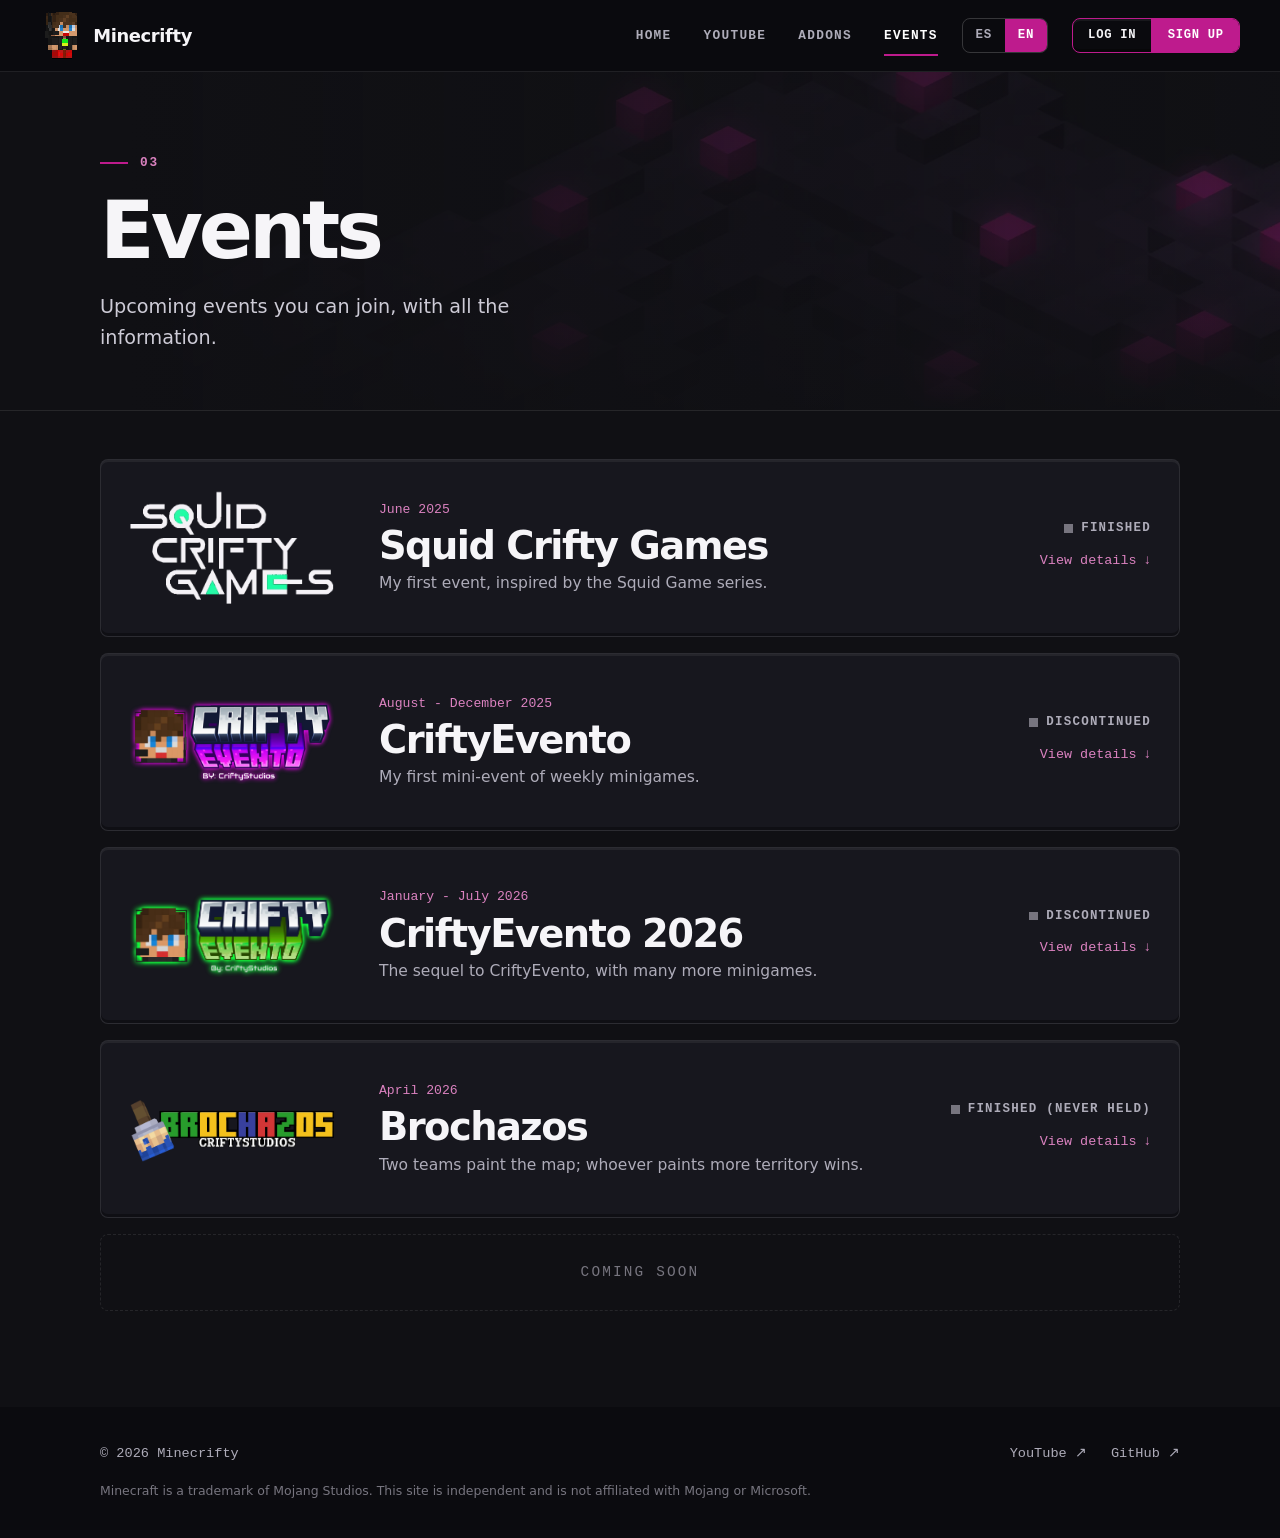
==== commit 253c00b9: "v43" ====
--- a/events/index.html
+++ b/events/index.html
@@ -67,7 +67,7 @@
     <!-- Cada evento es un <article class="prow ev-card">. Al hacer clic se despliega .ev-more (info + imágenes).
          El carrusel de "Eventos destacados" del inicio lee estas tarjetas automáticamente. -->
     <article class="prow ev-card reveal" id="squid-crifty-games">
-      <div class="media prow-thumb ev-logo ev-logo-dark"><img src="../assets/img/events/squid-crifty-games.webp" alt="Logo de Squid Crifty Games" width="500" height="286" loading="lazy" decoding="async"><span class="media-placeholder mono" data-i18n="common.imgsoon">Imagen próximamente</span></div>
+      <div class="media prow-thumb ev-logo"><img src="../assets/img/events/squid-crifty-games.webp" alt="Logo de Squid Crifty Games" width="500" height="286" loading="lazy" decoding="async"><span class="media-placeholder mono" data-i18n="common.imgsoon">Imagen próximamente</span></div>
       <div class="prow-main">
         <p class="ev-date mono" data-i18n="ev.scg.date">Junio 2025</p>
         <h2>Squid Crifty Games</h2>
@@ -92,7 +92,7 @@
       </div>
     </article>
     <article class="prow ev-card reveal" id="crifty-evento">
-      <div class="media prow-thumb ev-logo ev-logo-dark"><img src="../assets/img/events/crifty-evento.webp" alt="Logo de CriftyEvento" width="1120" height="460" loading="lazy" decoding="async"><span class="media-placeholder mono" data-i18n="common.imgsoon">Imagen próximamente</span></div>
+      <div class="media prow-thumb ev-logo"><img src="../assets/img/events/crifty-evento.webp" alt="Logo de CriftyEvento" width="1120" height="460" loading="lazy" decoding="async"><span class="media-placeholder mono" data-i18n="common.imgsoon">Imagen próximamente</span></div>
       <div class="prow-main">
         <p class="ev-date mono" data-i18n="ev.ce.date">Agosto - Diciembre 2025</p>
         <h2>CriftyEvento</h2>
@@ -115,7 +115,7 @@
       </div>
     </article>
     <article class="prow ev-card reveal" id="crifty-evento-2026">
-      <div class="media prow-thumb ev-logo ev-logo-dark"><img src="../assets/img/events/crifty-evento-2026.webp" alt="Logo de CriftyEvento 2026" width="1705" height="689" loading="lazy" decoding="async"><span class="media-placeholder mono" data-i18n="common.imgsoon">Imagen próximamente</span></div>
+      <div class="media prow-thumb ev-logo"><img src="../assets/img/events/crifty-evento-2026.webp" alt="Logo de CriftyEvento 2026" width="1705" height="689" loading="lazy" decoding="async"><span class="media-placeholder mono" data-i18n="common.imgsoon">Imagen próximamente</span></div>
       <div class="prow-main">
         <p class="ev-date mono" data-i18n="ev.c26.date">Enero - Julio 2026</p>
         <h2>CriftyEvento 2026</h2>
@@ -148,6 +148,29 @@
         </div>
       </div>
     </article>
+    <article class="prow ev-card reveal" id="brochazos">
+      <div class="media prow-thumb ev-logo"><img src="../assets/img/events/brochazos.webp" alt="Logo de Brochazos" width="2053" height="659" loading="lazy" decoding="async"><span class="media-placeholder mono" data-i18n="common.imgsoon">Imagen próximamente</span></div>
+      <div class="prow-main">
+        <p class="ev-date mono" data-i18n="ev.br.date">Abril 2026</p>
+        <h2>Brochazos</h2>
+        <p class="desc" data-i18n="ev.br.desc">Dos equipos pintan el mapa; gana quien pinte más territorio.</p>
+      </div>
+      <div class="prow-end ev-side">
+        <span class="ev-status is-done mono" data-i18n="ev.status.never">Finalizado (nunca se realizó)</span>
+        <button class="ev-toggle mono" type="button" aria-expanded="false" aria-controls="ev-br-more"><span data-i18n="common.details">Ver detalles</span> <span class="arrow" aria-hidden="true">↓</span></button>
+      </div>
+      <div class="ev-more" id="ev-br-more" hidden>
+        <dl class="ev-facts">
+          <div><dt data-i18n="ev.status">Estado</dt><dd data-i18n="ev.status.never">Finalizado (nunca se realizó)</dd></div>
+          <div><dt data-i18n="ev.when">Fecha</dt><dd data-i18n="ev.br.date">Abril 2026</dd></div>
+        </dl>
+        <p class="prose" data-i18n="ev.br.full">Los jugadores se dividen en 2 equipos de distinto color. Cada uno recibe una brocha y debe pintar la mayor cantidad posible del mapa. Por el mapa hay cajas de regalo que otorgan power ups que pueden beneficiar o perjudicar. Al terminar, el equipo con más territorio pintado gana y el otro es eliminado.</p>
+        <h3 class="ev-sub mono" data-i18n="ev.images">Imágenes</h3>
+        <div class="ev-gallery" data-lightbox>
+          <p class="ev-noimg mono" data-i18n="common.imgsoon">Imagen próximamente</p>
+        </div>
+      </div>
+    </article>
     <p class="ev-soon mono reveal" data-i18n="common.soon">Próximamente</p>
     </div>
   </section>
--- a/assets/css/style.css
+++ b/assets/css/style.css
@@ -713,3 +713,8 @@
 .ev-games li { display: grid; gap: 0.3rem; align-content: start; padding: 0.85rem 1rem; border: 1px solid var(--line); border-radius: var(--radius); background: var(--surface-2); color: var(--muted); font-size: 0.9rem; line-height: 1.55; }
 .ev-games strong { display: flex; align-items: baseline; gap: 0.5rem; color: var(--text); font-size: 1rem; font-weight: 800; letter-spacing: -0.02em; }
 .ev-games strong::before { content: ""; flex: none; width: 0.5rem; height: 0.5rem; background: var(--accent); }
+
+/* Logos de eventos: fondo transparente (se ve el color de la tarjeta/página) */
+.ev-logo, .ev-logo.ev-logo-dark { background: transparent; }
+.prow-thumb.ev-logo { border-color: transparent; }
+.ev-logo .media-placeholder { color: var(--faint); }
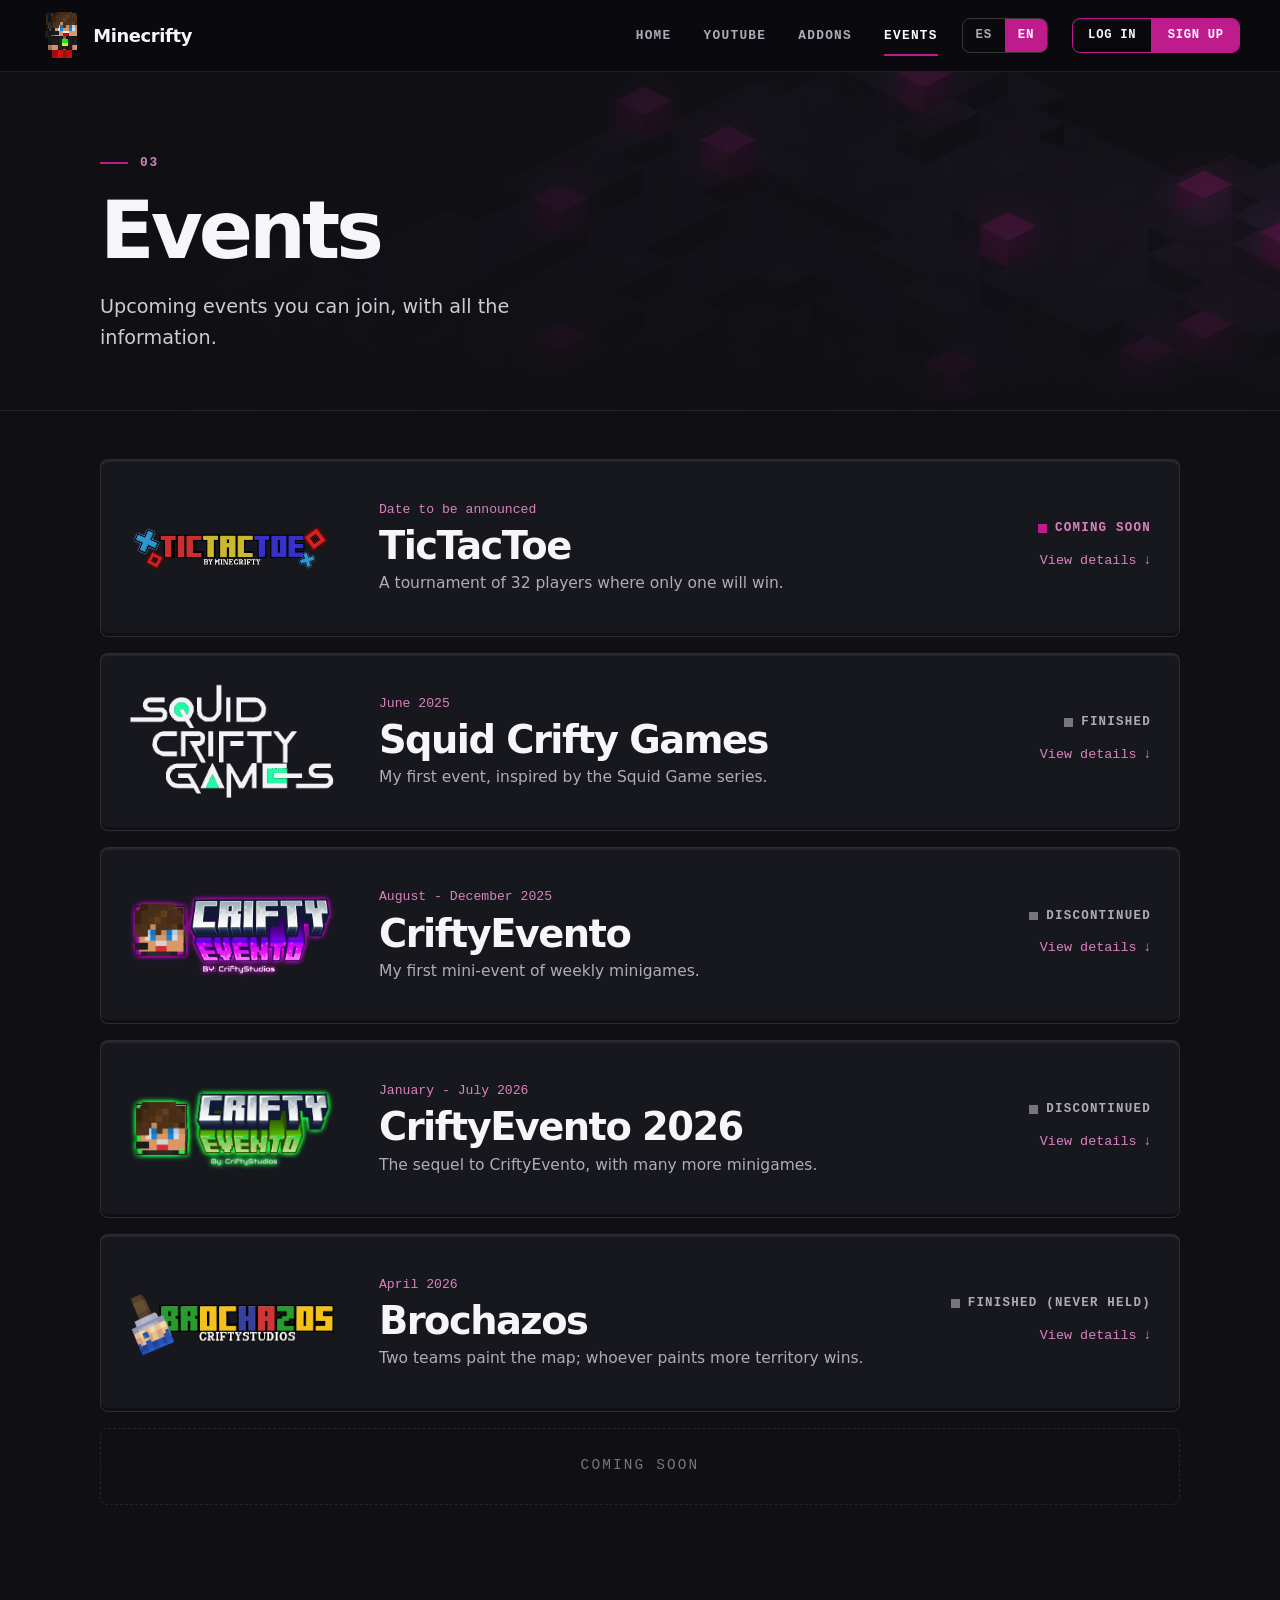
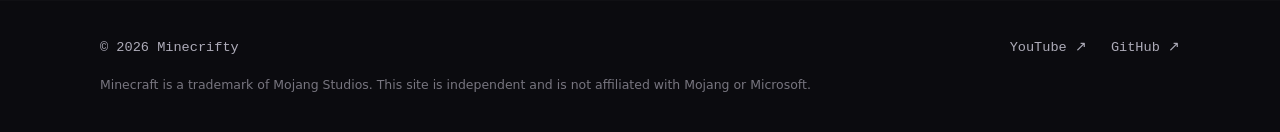
==== commit daecbacf: "v50" ====
--- a/events/index.html
+++ b/events/index.html
@@ -66,6 +66,34 @@
     <div class="container plist">
     <!-- Cada evento es un <article class="prow ev-card">. Al hacer clic se despliega .ev-more (info + imágenes).
          El carrusel de "Eventos destacados" del inicio lee estas tarjetas automáticamente. -->
+    <article class="prow ev-card reveal" id="tictactoe">
+      <div class="media prow-thumb ev-logo"><img src="../assets/img/events/tictactoe.webp" alt="Logo de TicTacToe" width="1600" height="347" loading="lazy" decoding="async"><span class="media-placeholder mono" data-i18n="common.imgsoon">Imagen próximamente</span></div>
+      <div class="prow-main">
+        <p class="ev-date mono" data-i18n="ev.date">Fecha por anunciar</p>
+        <h2>TicTacToe</h2>
+        <p class="desc" data-i18n="ev.ttt.desc">Un torneo de 32 personas donde solo una ganará.</p>
+      </div>
+      <div class="prow-end ev-side">
+        <span class="ev-status mono" data-i18n="common.soon">Próximamente</span>
+        <button class="ev-toggle mono" type="button" aria-expanded="false" aria-controls="ev-ttt-more"><span data-i18n="common.details">Ver detalles</span> <span class="arrow" aria-hidden="true">↓</span></button>
+      </div>
+      <div class="ev-more" id="ev-ttt-more" hidden>
+        <dl class="ev-facts">
+          <div><dt data-i18n="ev.status">Estado</dt><dd data-i18n="common.soon">Próximamente</dd></div>
+          <div><dt data-i18n="ev.when">Fecha</dt><dd data-i18n="ev.date">Fecha por anunciar</dd></div>
+        </dl>
+        <p class="prose" data-i18n="ev.ttt.full">Será un torneo de 32 personas y solo una ganará. Más información próximamente.</p>
+        <h3 class="ev-sub mono" data-i18n="ev.images">Imágenes</h3>
+        <div class="ev-gallery" data-lightbox>
+          <div class="media gallery-item"><img src="../assets/img/events/ttt/partida.webp" alt="Partida de TicTacToe con dos jugadores en el tablero" loading="lazy" decoding="async"><span class="media-placeholder mono" data-i18n="common.imgsoon">Imagen próximamente</span></div>
+          <div class="media gallery-item"><img src="../assets/img/events/ttt/tablero.webp" alt="Tablero de TicTacToe con el botón de inicio" loading="lazy" decoding="async"><span class="media-placeholder mono" data-i18n="common.imgsoon">Imagen próximamente</span></div>
+          <div class="media gallery-item"><img src="../assets/img/events/ttt/panel.webp" alt="Panel de control de TicTacToe" loading="lazy" decoding="async"><span class="media-placeholder mono" data-i18n="common.imgsoon">Imagen próximamente</span></div>
+          <div class="media gallery-item"><img src="../assets/img/events/ttt/llaves.webp" alt="Vista aérea de las llaves del torneo" loading="lazy" decoding="async"><span class="media-placeholder mono" data-i18n="common.imgsoon">Imagen próximamente</span></div>
+          <div class="media gallery-item"><img src="../assets/img/events/ttt/entrada.webp" alt="Entrada de la arena helada del torneo" loading="lazy" decoding="async"><span class="media-placeholder mono" data-i18n="common.imgsoon">Imagen próximamente</span></div>
+          <div class="media gallery-item"><img src="../assets/img/events/ttt/lobby.webp" alt="Lobby del torneo" loading="lazy" decoding="async"><span class="media-placeholder mono" data-i18n="common.imgsoon">Imagen próximamente</span></div>
+        </div>
+      </div>
+    </article>
     <article class="prow ev-card reveal" id="squid-crifty-games">
       <div class="media prow-thumb ev-logo"><img src="../assets/img/events/squid-crifty-games.webp" alt="Logo de Squid Crifty Games" width="500" height="286" loading="lazy" decoding="async"><span class="media-placeholder mono" data-i18n="common.imgsoon">Imagen próximamente</span></div>
       <div class="prow-main">
@@ -83,12 +111,14 @@
           <div><dt data-i18n="ev.when">Fecha</dt><dd data-i18n="ev.scg.date">Junio 2025</dd></div>
         </dl>
         <p class="prose" data-i18n="ev.scg.full">Este fue mi primer evento inspirado en la serie de Squid Game. Fue un evento 100% a base de comandos y addons propios (los addons solo incluían modelos y texturas).</p>
-        <h3 class="ev-sub mono" data-i18n="ev.images">Imágenes</h3>
-        <div class="ev-gallery" data-lightbox>
-          <!-- Para agregar imágenes, copia una línea por imagen (guárdalas en assets/img/events/):
-          <div class="media gallery-item"><img src="../assets/img/events/squid-crifty-games-1.webp" alt="Descripción" loading="lazy" decoding="async"><span class="media-placeholder mono" data-i18n="common.imgsoon">Imagen próximamente</span></div> -->
-          <p class="ev-noimg mono" data-i18n="common.imgsoon">Imagen próximamente</p>
-        </div>
+        <ul class="ev-games" data-lightbox>
+          <li><div class="media gallery-item"><img src="../assets/img/events/scg/luz-verde-roja.webp" alt="Mapa de Luz Verde/Roja con la línea de meta y cactus" loading="lazy" decoding="async"><span class="media-placeholder mono" data-i18n="common.imgsoon">Imagen próximamente</span></div><strong data-i18n="ev.scg.g1.n">Luz Verde/Roja</strong><span data-i18n="ev.scg.g1.d">Basado en el primer juego de la serie Squid Game: cuando se pone la luz verde los jugadores deben avanzar, y cuando sale la luz roja deben detenerse o serán eliminados.</span></li>
+          <li><div class="media gallery-item"><img src="../assets/img/events/scg/en-base.webp" alt="Mapa de En Base con baldosas sobre el césped" loading="lazy" decoding="async"><span class="media-placeholder mono" data-i18n="common.imgsoon">Imagen próximamente</span></div><strong data-i18n="ev.scg.g2.n">En Base</strong><span data-i18n="ev.scg.g2.d">Un juego musical: cuando la música se detiene, los jugadores deben pararse sobre una baldosa iluminada; de lo contrario son eliminados.</span></li>
+          <li><div class="media gallery-item"><img src="../assets/img/events/scg/agrupados.webp" alt="Pasillo con aulas del juego Agrupados" loading="lazy" decoding="async"><span class="media-placeholder mono" data-i18n="common.imgsoon">Imagen próximamente</span></div><strong data-i18n="ev.scg.g3.n">Agrupados</strong><span data-i18n="ev.scg.g3.d">Suena la música y, cuando se detiene, aparece un número en pantalla. Esa cantidad exacta de jugadores debe meterse a un aula del mapa; si falta o sobra algún jugador, son eliminados.</span></li>
+          <li><div class="media gallery-item"><img src="../assets/img/events/scg/vendados.webp" alt="Circuito de obstáculos de Vendados visto desde arriba" loading="lazy" decoding="async"><span class="media-placeholder mono" data-i18n="common.imgsoon">Imagen próximamente</span></div><strong data-i18n="ev.scg.g4.n">Vendados</strong><span data-i18n="ev.scg.g4.d">Se forman equipos de 2 personas: una es vendada y no puede ver nada, y la otra debe darle instrucciones para cruzar un camino lleno de obstáculos hasta la meta. El último equipo en llegar al final del circuito es eliminado.</span></li>
+          <li><div class="media gallery-item"><img src="../assets/img/events/scg/final-congelada.webp" alt="Arena helada de la Final Congelada con jugadores" loading="lazy" decoding="async"><span class="media-placeholder mono" data-i18n="common.imgsoon">Imagen próximamente</span></div><strong data-i18n="ev.scg.g5.n">Final Congelada</strong><span data-i18n="ev.scg.g5.d">El juego final, donde solo quedan dos personas que deben pelear entre sí para ver quién gana; si uno cae al agua, es eliminado.</span></li>
+          <li class="is-note"><div class="media gallery-item"><img src="../assets/img/events/scg/zona-de-comandos.webp" alt="Zona de Comandos" loading="lazy" decoding="async"><span class="media-placeholder mono" data-i18n="common.imgsoon">Imagen próximamente</span></div><strong data-i18n="ev.scg.cmd">Zona de Comandos</strong></li>
+        </ul>
       </div>
     </article>
     <article class="prow ev-card reveal" id="crifty-evento">
@@ -108,10 +138,20 @@
           <div><dt data-i18n="ev.when">Fecha</dt><dd data-i18n="ev.ce.date">Agosto - Diciembre 2025</dd></div>
         </dl>
         <p class="prose" data-i18n="ev.ce.full">Este fue mi primer minievento de minijuegos que hacía cada semana. Con este proyecto aprendí mucho más sobre comandos.</p>
-        <h3 class="ev-sub mono" data-i18n="ev.images">Imágenes</h3>
-        <div class="ev-gallery" data-lightbox>
-          <p class="ev-noimg mono" data-i18n="common.imgsoon">Imagen próximamente</p>
-        </div>
+        <ul class="ev-games" data-lightbox>
+          <li><div class="media gallery-item"><img src="../assets/img/events/ce/spleef.webp" alt="Mapa de Spleef con capas de nieve" loading="lazy" decoding="async"><span class="media-placeholder mono" data-i18n="common.imgsoon">Imagen próximamente</span></div><strong data-i18n="ev.c26.g1.n">Spleef</strong><span data-i18n="ev.c26.g1.d">Los jugadores aparecen en un mapa con 8 plataformas de nieve, con una pala y 16 bolas de nieve. Al comenzar, rompen el piso para que los demás caigan hasta el último nivel y mueran.</span></li>
+          <li><div class="ev-carousel"><div class="media gallery-item is-current"><img src="../assets/img/events/ce/colas-2.webp" alt="Mapa de Colas Locas con plataformas de colores, a oscuras" loading="lazy" decoding="async"><span class="media-placeholder mono" data-i18n="common.imgsoon">Imagen próximamente</span></div><div class="media gallery-item"><img src="../assets/img/events/ce/colas-1.webp" alt="Mapa de Colas Locas con árboles y césped" loading="lazy" decoding="async"><span class="media-placeholder mono" data-i18n="common.imgsoon">Imagen próximamente</span></div><button type="button" class="ev-car-btn is-prev" data-car="-1" aria-label="Imagen anterior" data-i18n-attr="aria-label:ev.car.prev">‹</button><button type="button" class="ev-car-btn is-next" data-car="1" aria-label="Imagen siguiente" data-i18n-attr="aria-label:ev.car.next">›</button><span class="ev-car-count mono" aria-hidden="true">1 / 2</span></div><strong data-i18n="ev.c26.g5.n">Colas Locas</strong><span data-i18n="ev.c26.g5.d">Hay cierta cantidad de colas y los jugadores deben luchar entre sí para conservar una al terminar el tiempo de la ronda, o morirán.</span></li>
+          <li><div class="media gallery-item"><img src="../assets/img/events/ce/torre.webp" alt="Mapa de Torre con zonas de colores por equipo" loading="lazy" decoding="async"><span class="media-placeholder mono" data-i18n="common.imgsoon">Imagen próximamente</span></div><strong data-i18n="ev.ce.g3.n">Torre</strong><span data-i18n="ev.ce.g3.d">Los jugadores se dividen en 4 equipos. Una máquina saca un bloque aleatorio de Tetris que debe colocarse en el suelo de la mejor forma posible para ayudar a los jugadores a llegar a la campana que está en el techo. Los últimos equipos en tocar la campana son eliminados.</span></li>
+          <li><div class="media gallery-item"><img src="../assets/img/events/ce/congelados.webp" alt="Mapa nevado de Congelados con un puente de madera" loading="lazy" decoding="async"><span class="media-placeholder mono" data-i18n="common.imgsoon">Imagen próximamente</span></div><strong data-i18n="ev.ce.g4.n">Congelados</strong><span data-i18n="ev.ce.g4.d">Al inicio de la ronda se eligen 2 congeladores. Empieza el tiempo y los demás jugadores deben esconderse o correr para que no los congelen. Un jugador congelado no puede moverse hasta que otro jugador descongelado lo descongele.</span></li>
+          <li><div class="media gallery-item"><img src="../assets/img/events/ce/infectados.webp" alt="Mapa de Infectados con un avión estrellado" loading="lazy" decoding="async"><span class="media-placeholder mono" data-i18n="common.imgsoon">Imagen próximamente</span></div><strong data-i18n="ev.ce.g5.n">Infectados</strong><span data-i18n="ev.ce.g5.d">Hay un mapa grande y, al inicio, se elige a un jugador como infectado. Los demás deben escapar de él: si infecta a un jugador, ambos quedan infectados y deben infectar a todos los demás. El último sobreviviente es el ganador.</span></li>
+          <li><div class="media gallery-item"><img src="../assets/img/events/ce/mobattack.webp" alt="Mapa de MobAttack con islas flotantes" loading="lazy" decoding="async"><span class="media-placeholder mono" data-i18n="common.imgsoon">Imagen próximamente</span></div><strong data-i18n="ev.ce.g6.n">MobAttack</strong><span data-i18n="ev.ce.g6.d">Los jugadores aparecen en un mapa y deben pelear entre sí. Cada cierto tiempo salen mobs y los jugadores deben evitar que los tiren al vacío; si caen, son eliminados.</span></li>
+          <li><div class="media gallery-item"><img src="../assets/img/events/ce/crossy-highway.webp" alt="Carreteras de Crossy Highway" loading="lazy" decoding="async"><span class="media-placeholder mono" data-i18n="common.imgsoon">Imagen próximamente</span></div><strong data-i18n="ev.ce.g7.n">Crossy Highway</strong><span data-i18n="ev.ce.g7.d">Los jugadores aparecen en una calle y deben esquivar los autos y camiones que pasan hasta llegar a la meta; si los aplastan, son eliminados.</span></li>
+          <li><div class="media gallery-item"><img src="../assets/img/events/ce/vagonetas.webp" alt="Escenario del teatro con vagonetas" loading="lazy" decoding="async"><span class="media-placeholder mono" data-i18n="common.imgsoon">Imagen próximamente</span></div><strong data-i18n="ev.ce.g8.n">Vagonetas Musicales</strong><span data-i18n="ev.ce.g8.d">Los jugadores aparecen en el escenario del teatro y suena música. Cuando la música se detiene, deben subirse a una vagoneta; quien se quede sin una es eliminado.</span></li>
+          <li><div class="media gallery-item"><img src="../assets/img/events/ce/jump-rope.webp" alt="Torre de Jump Rope" loading="lazy" decoding="async"><span class="media-placeholder mono" data-i18n="common.imgsoon">Imagen próximamente</span></div><strong data-i18n="ev.ce.g9.n">Jump Rope</strong><span data-i18n="ev.ce.g9.d">Juego inspirado en la 3.ª temporada de Squid Game: los jugadores deben saltar la cuerda; de lo contrario caen al vacío y son eliminados.</span></li>
+          <li><div class="media gallery-item"><img src="../assets/img/events/ce/escondite.webp" alt="Jugadores en la sala de Escondite" loading="lazy" decoding="async"><span class="media-placeholder mono" data-i18n="common.imgsoon">Imagen próximamente</span></div><strong data-i18n="ev.ce.g10.n">Escondite</strong><span data-i18n="ev.ce.g10.d">Otro juego inspirado en la 3.ª temporada de Squid Game. Los jugadores se dividen en 2 equipos, llaves y cuchillos: los de cuchillo deben matar a los de llave, y los de llave deben salir del laberinto sin morir, abriendo puertas con su llave. Cada puerta tiene una cerradura que solo se abre con uno de los 3 tipos de llave repartidos entre los jugadores.</span></li>
+          <li class="is-note"><div class="media gallery-item"><img src="../assets/img/events/ce/lobby.webp" alt="Lobby del evento" loading="lazy" decoding="async"><span class="media-placeholder mono" data-i18n="common.imgsoon">Imagen próximamente</span></div><strong data-i18n="ev.note.lobby">Lobby</strong></li>
+          <li class="is-note"><div class="media gallery-item"><img src="../assets/img/events/ce/zona-de-comandos.webp" alt="Zona de Comandos" loading="lazy" decoding="async"><span class="media-placeholder mono" data-i18n="common.imgsoon">Imagen próximamente</span></div><strong data-i18n="ev.scg.cmd">Zona de Comandos</strong></li>
+        </ul>
       </div>
     </article>
     <article class="prow ev-card reveal" id="crifty-evento-2026">
@@ -132,20 +172,19 @@
         </dl>
         <p class="prose" data-i18n="ev.c26.full">Este evento fue la secuela de CriftyEvento (2025) y fue bastante más avanzado en cuanto a la estructura de los comandos. Contaba con bastantes minijuegos:</p>
         <h3 class="ev-sub mono" data-i18n="ev.games">Minijuegos</h3>
-        <ul class="ev-games">
-          <li><strong data-i18n="ev.c26.g1.n">Spleef</strong><span data-i18n="ev.c26.g1.d">Los jugadores aparecen en un mapa con 8 plataformas de nieve, con una pala y 16 bolas de nieve. Al comenzar, rompen el piso para que los demás caigan hasta el último nivel y mueran.</span></li>
-          <li><strong data-i18n="ev.c26.g2.n">Colores</strong><span data-i18n="ev.c26.g2.d">Hay varias plataformas de distintos colores. La pantalla muestra un color y los jugadores deben ir a una plataforma de ese color en un tiempo asignado; de lo contrario mueren.</span></li>
-          <li><strong data-i18n="ev.c26.g3.n">Ice Rink Risk</strong><span data-i18n="ev.c26.g3.d">Los jugadores aparecen en un mapa de hielo limitado. Una bola con pinchos rebota en las paredes y deben evitar que los pinche o morirán.</span></li>
-          <li><strong data-i18n="ev.c26.g4.n">En Base</strong><span data-i18n="ev.c26.g4.d">Hay varias bases en el suelo y, cuando la música para, los jugadores deben ir a una base iluminada; de lo contrario mueren.</span></li>
-          <li><strong data-i18n="ev.c26.g5.n">Colas Locas</strong><span data-i18n="ev.c26.g5.d">Hay cierta cantidad de colas y los jugadores deben luchar entre sí para conservar una al terminar el tiempo de la ronda, o morirán.</span></li>
-          <li><strong data-i18n="ev.c26.g6.n">Banderas</strong><span data-i18n="ev.c26.g6.d">Mi juego favorito de todos los que he hecho. Los jugadores están en una plataforma flotante y el administrador tiene dos banderas: si saca la roja, deben agacharse; si saca la blanca, deben saltar. Quien se equivoca cae al vacío y muere.</span></li>
-          <li><strong data-i18n="ev.c26.g7.n">Colina</strong><span data-i18n="ev.c26.g7.d">Los jugadores aparecen en un mapa con 3 montañas fáciles de escalar: dos moradas y pequeñas, y una verde y más grande. La verde da 1 punto por segundo y la morada 1 punto cada 3 segundos. Gana quien consiga más puntos antes de que acabe el tiempo; los de menor puntaje son eliminados.</span></li>
-          <li><strong data-i18n="ev.c26.g8.n">Huevos</strong><span data-i18n="ev.c26.g8.d">Se forman 4 equipos de distintos colores y se esconden huevos de Pascua de esos 4 colores. Cada equipo debe encontrar la mayor cantidad de huevos de su color; el equipo con menos huevos es eliminado.</span></li>
-        </ul>
-        <h3 class="ev-sub mono" data-i18n="ev.images">Imágenes</h3>
-        <div class="ev-gallery" data-lightbox>
-          <p class="ev-noimg mono" data-i18n="common.imgsoon">Imagen próximamente</p>
-        </div>
+        <ul class="ev-games" data-lightbox>
+          <li><div class="media gallery-item"><img src="../assets/img/events/c26/spleef.webp" alt="Mapa de Spleef con plataformas de nieve" loading="lazy" decoding="async"><span class="media-placeholder mono" data-i18n="common.imgsoon">Imagen próximamente</span></div><strong data-i18n="ev.c26.g1.n">Spleef</strong><span data-i18n="ev.c26.g1.d">Los jugadores aparecen en un mapa con 8 plataformas de nieve, con una pala y 16 bolas de nieve. Al comenzar, rompen el piso para que los demás caigan hasta el último nivel y mueran.</span></li>
+          <li><div class="media gallery-item"><img src="../assets/img/events/c26/colores.webp" alt="Plataformas de colores del juego Colores" loading="lazy" decoding="async"><span class="media-placeholder mono" data-i18n="common.imgsoon">Imagen próximamente</span></div><strong data-i18n="ev.c26.g2.n">Colores</strong><span data-i18n="ev.c26.g2.d">Hay varias plataformas de distintos colores. La pantalla muestra un color y los jugadores deben ir a una plataforma de ese color en un tiempo asignado; de lo contrario mueren.</span></li>
+          <li><div class="media gallery-item"><img src="../assets/img/events/c26/ice.webp" alt="Pista de hielo de Ice Rink Risk" loading="lazy" decoding="async"><span class="media-placeholder mono" data-i18n="common.imgsoon">Imagen próximamente</span></div><strong data-i18n="ev.c26.g3.n">Ice Rink Risk</strong><span data-i18n="ev.c26.g3.d">Los jugadores aparecen en un mapa de hielo limitado. Una bola con pinchos rebota en las paredes y deben evitar que los pinche o morirán.</span></li>
+          <li><div class="media gallery-item"><img src="../assets/img/events/c26/base.webp" alt="Mapa de En Base con baldosas sobre el césped" loading="lazy" decoding="async"><span class="media-placeholder mono" data-i18n="common.imgsoon">Imagen próximamente</span></div><strong data-i18n="ev.c26.g4.n">En Base</strong><span data-i18n="ev.c26.g4.d">Hay varias bases en el suelo y, cuando la música para, los jugadores deben ir a una base iluminada; de lo contrario mueren.</span></li>
+          <li><div class="media gallery-item"><img src="../assets/img/events/c26/colas.webp" alt="Mapa de Colas Locas con hongos y un estanque" loading="lazy" decoding="async"><span class="media-placeholder mono" data-i18n="common.imgsoon">Imagen próximamente</span></div><strong data-i18n="ev.c26.g5.n">Colas Locas</strong><span data-i18n="ev.c26.g5.d">Hay cierta cantidad de colas y los jugadores deben luchar entre sí para conservar una al terminar el tiempo de la ronda, o morirán.</span></li>
+          <li><div class="media gallery-item"><img src="../assets/img/events/c26/banderas.webp" alt="Mapa de Banderas sobre lava" loading="lazy" decoding="async"><span class="media-placeholder mono" data-i18n="common.imgsoon">Imagen próximamente</span></div><strong data-i18n="ev.c26.g6.n">Banderas</strong><span data-i18n="ev.c26.g6.d">Mi juego favorito de todos los que he hecho. Los jugadores están en una plataforma flotante y el administrador tiene dos banderas: si saca la roja, deben agacharse; si saca la blanca, deben saltar. Quien se equivoca cae al vacío y muere.</span></li>
+          <li><div class="media gallery-item"><img src="../assets/img/events/c26/colina.webp" alt="Mapa de Colina con tres montañas y banderas" loading="lazy" decoding="async"><span class="media-placeholder mono" data-i18n="common.imgsoon">Imagen próximamente</span></div><strong data-i18n="ev.c26.g7.n">Colina</strong><span data-i18n="ev.c26.g7.d">Los jugadores aparecen en un mapa con 3 montañas fáciles de escalar: dos moradas y pequeñas, y una verde y más grande. La verde da 1 punto por segundo y la morada 1 punto cada 3 segundos. Gana quien consiga más puntos antes de que acabe el tiempo; los de menor puntaje son eliminados.</span></li>
+          <li><div class="media gallery-item"><img src="../assets/img/events/c26/huevos.webp" alt="Granja de Huevos con zonas de colores por equipo" loading="lazy" decoding="async"><span class="media-placeholder mono" data-i18n="common.imgsoon">Imagen próximamente</span></div><strong data-i18n="ev.c26.g8.n">Huevos</strong><span data-i18n="ev.c26.g8.d">Se forman 4 equipos de distintos colores y se esconden huevos de Pascua de esos 4 colores. Cada equipo debe encontrar la mayor cantidad de huevos de su color; el equipo con menos huevos es eliminado.</span></li>
+                  <li class="is-note"><div class="media gallery-item"><img src="../assets/img/events/c26/lobby.webp" alt="Lobby del evento" loading="lazy" decoding="async"><span class="media-placeholder mono" data-i18n="common.imgsoon">Imagen próximamente</span></div><strong data-i18n="ev.note.lobby">Lobby</strong></li>
+          <li class="is-note"><div class="media gallery-item"><img src="../assets/img/events/c26/cancelado.webp" alt="Pista de carreras, juego cancelado debido a errores" loading="lazy" decoding="async"><span class="media-placeholder mono" data-i18n="common.imgsoon">Imagen próximamente</span></div><strong data-i18n="ev.note.cancel">Juego cancelado debido a errores</strong></li>
+          <li class="is-note"><div class="media gallery-item"><img src="../assets/img/events/c26/comandos.webp" alt="Zona de Comandos" loading="lazy" decoding="async"><span class="media-placeholder mono" data-i18n="common.imgsoon">Imagen próximamente</span></div><strong data-i18n="ev.scg.cmd">Zona de Comandos</strong></li>
+        </ul>
       </div>
     </article>
     <article class="prow ev-card reveal" id="brochazos">
@@ -165,10 +204,13 @@
           <div><dt data-i18n="ev.when">Fecha</dt><dd data-i18n="ev.br.date">Abril 2026</dd></div>
         </dl>
         <p class="prose" data-i18n="ev.br.full">Los jugadores se dividen en 2 equipos de distinto color. Cada uno recibe una brocha y debe pintar la mayor cantidad posible del mapa. Por el mapa hay cajas de regalo que otorgan power ups que pueden beneficiar o perjudicar. Al terminar, el equipo con más territorio pintado gana y el otro es eliminado.</p>
-        <h3 class="ev-sub mono" data-i18n="ev.images">Imágenes</h3>
-        <div class="ev-gallery" data-lightbox>
-          <p class="ev-noimg mono" data-i18n="common.imgsoon">Imagen próximamente</p>
-        </div>
+        <ul class="ev-games" data-lightbox>
+          <li><div class="media gallery-item"><img src="../assets/img/events/br/mapa-aereo.webp" alt="Vista aérea del mapa de Brochazos" loading="lazy" decoding="async"><span class="media-placeholder mono" data-i18n="common.imgsoon">Imagen próximamente</span></div><strong data-i18n="ev.br.i1.n">Vista aérea del mapa</strong><span data-i18n="ev.br.i1.d">Un laberinto de paredes sobre nieve, con la base de cada equipo (naranja y verde) en extremos opuestos.</span></li>
+          <li><div class="media gallery-item"><img src="../assets/img/events/br/mapa-suelo.webp" alt="Mapa de Brochazos visto desde el suelo" loading="lazy" decoding="async"><span class="media-placeholder mono" data-i18n="common.imgsoon">Imagen próximamente</span></div><strong data-i18n="ev.br.i2.n">Dentro del mapa</strong><span data-i18n="ev.br.i2.d">Los pasillos de nieve, los muros y las cajas de madera repartidas por el mapa vistos desde el suelo.</span></li>
+          <li><div class="media gallery-item"><img src="../assets/img/events/br/power-ups.webp" alt="Caja de regalo, helicóptero y frasco de pintura" loading="lazy" decoding="async"><span class="media-placeholder mono" data-i18n="common.imgsoon">Imagen próximamente</span></div><strong data-i18n="ev.br.i3.n">Power ups</strong><span data-i18n="ev.br.i3.d">Una caja de regalo, un helicóptero y un frasco de pintura: algunos de los objetos que aparecen por el mapa.</span></li>
+          <li><div class="media gallery-item"><img src="../assets/img/events/br/isla.webp" alt="Isla flotante con árboles" loading="lazy" decoding="async"><span class="media-placeholder mono" data-i18n="common.imgsoon">Imagen próximamente</span></div><strong data-i18n="ev.br.i4.n">Isla</strong><span data-i18n="ev.br.i4.d">Una isla flotante con árboles y una plataforma en el centro.</span></li>
+          <li class="is-note"><div class="media gallery-item"><img src="../assets/img/events/br/zona-de-comandos.webp" alt="Zona de Comandos" loading="lazy" decoding="async"><span class="media-placeholder mono" data-i18n="common.imgsoon">Imagen próximamente</span></div><strong data-i18n="ev.scg.cmd">Zona de Comandos</strong></li>
+        </ul>
       </div>
     </article>
     <p class="ev-soon mono reveal" data-i18n="common.soon">Próximamente</p>
--- a/assets/css/style.css
+++ b/assets/css/style.css
@@ -718,3 +718,28 @@
 .ev-logo, .ev-logo.ev-logo-dark { background: transparent; }
 .prow-thumb.ev-logo { border-color: transparent; }
 .ev-logo .media-placeholder { color: var(--faint); }
+
+/* Minijuegos con imagen (dentro de .ev-games) y foto con nota */
+.ev-games li > .gallery-item { aspect-ratio: 16 / 10; margin-bottom: 0.45rem; border: 1px solid var(--line); border-radius: 6px; }
+.ev-shot { margin: 0; display: grid; gap: 0.45rem; width: min(100%, 420px); }
+.ev-shot .gallery-item { aspect-ratio: 16 / 10; border: 1px solid var(--line); border-radius: 6px; }
+.ev-shot figcaption { color: var(--accent-text); font-size: 0.76rem; letter-spacing: 0.1em; text-transform: uppercase; }
+.ev-shot figcaption::before { content: "★ "; }
+
+/* Nota "Zona de Comandos" junto a los minijuegos */
+.ev-games li.is-note { border-style: dashed; border-color: var(--accent); background: var(--accent-soft); }
+.ev-games li.is-note strong::before { content: "★"; width: auto; height: auto; background: none; color: var(--accent-text); font-size: 0.85rem; }
+
+/* Dos imágenes en una misma tarjeta de minijuego (p. ej. Colas Locas) */
+.ev-games li > .ev-pics { display: grid; grid-auto-flow: column; grid-auto-columns: 1fr; gap: 0.4rem; margin-bottom: 0.45rem; }
+.ev-pics .gallery-item { aspect-ratio: 16 / 10; border: 1px solid var(--line); border-radius: 6px; }
+
+/* Carrusel de imágenes dentro de una tarjeta de minijuego (flechas para cambiar de mapa) */
+.ev-games li > .ev-carousel { position: relative; margin-bottom: 0.45rem; }
+.ev-carousel .gallery-item { display: none; aspect-ratio: 16 / 10; border: 1px solid var(--line); border-radius: 6px; }
+.ev-carousel .gallery-item.is-current { display: block; animation: ev-in 0.3s var(--ease); }
+.ev-car-btn { position: absolute; top: 50%; z-index: 2; display: grid; place-items: center; width: 34px; height: 34px; margin-top: -17px; padding: 0 0 3px; border: 1px solid var(--line-strong); border-radius: 50%; background: rgba(23, 23, 30, 0.85); color: var(--text); font-size: 1.4rem; line-height: 1; cursor: pointer; transition: background-color 0.2s, border-color 0.2s; }
+.ev-car-btn:hover { background: var(--accent); border-color: var(--accent); }
+.ev-car-btn.is-prev { left: 0.5rem; }
+.ev-car-btn.is-next { right: 0.5rem; }
+.ev-car-count { position: absolute; right: 0.5rem; bottom: 0.5rem; z-index: 2; padding: 0.15rem 0.5rem; border-radius: 999px; background: rgba(11, 11, 15, 0.8); color: var(--muted); font-size: 0.7rem; letter-spacing: 0.08em; pointer-events: none; }
